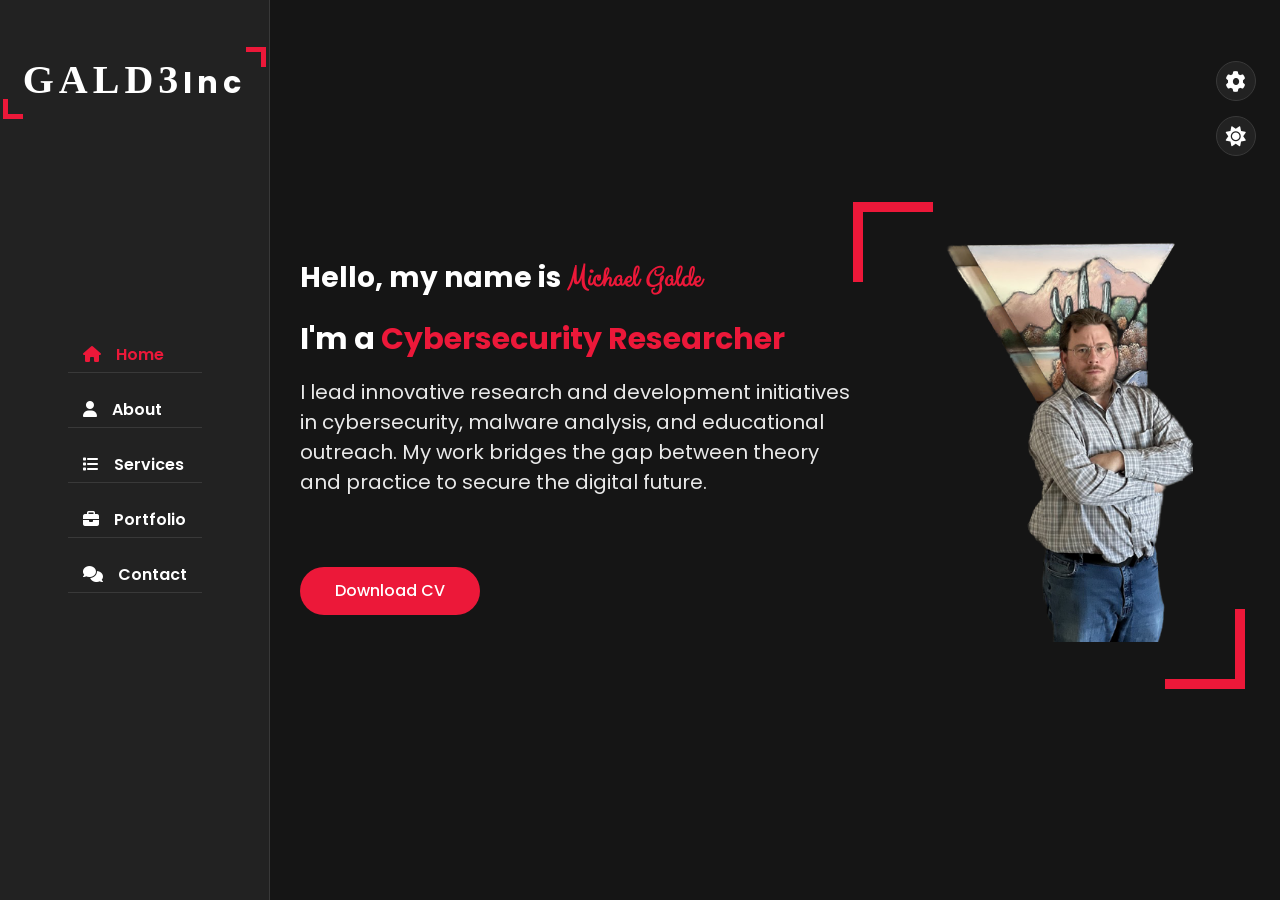
==== index.html @ 98ad1b9e "Update index.html" ====
<!DOCTYPE html>
<html lang="en" >

<head>
  <meta charset="UTF-8">
  
  
  

  <title>Gald3 Innovations</title>
  
  
  <link rel='stylesheet' href='https://fonts.googleapis.com/css2?family=Montserrat:wght@400;500;700&amp;display=swap'>
  
<style>
@import url('https://fonts.googleapis.com/css2?family=Clicker+Script&family=Poppins:ital,wght@0,100;0,200;0,300;0,400;0,500;0,600;0,700;0,800;0,900;1,100;1,200;1,300;1,400;1,500;1,600;1,700;1,800;1,900&display=swap');


:root {
    --bg-black900: #F2F2FC;
    --bg-black100: #FDF9FF;
    --bg-black50: #E8DFEC;
    --text-black900: #302E4D;
    --text-black700: #504E70;

    --skin-color: #EC1839;

}

body.dark {
    --bg-black900: #151515;
    --bg-black100: #222222;
    --bg-black50: #393939;
    --text-black900: #FFFFFF;
    --text-black700: #E9E9E9;
}

*{ margin: 0; padding: 0; outline: none; text-decoration: none; box-sizing: border-box; }
::before, ::after { box-sizing: border-box; }
ul { list-style: none; }
body { line-height: 1.5; font-size: 16px; font-family: 'Poppins', sans-serif; }
.section { 
    background: var(--bg-black900); 
    min-height: 100vh; 
    display: block; 
    opacity: 1; 
    padding: 0 30px; 
    position: fixed; 
    left: 270px; 
    top: 0; 
    right: 0; 
    bottom: 0; 
    z-index: 0; 
    overflow-x: hidden; 
    overflow-y: auto;
    transition: all .3s ease; 
}
    .section.back-section { z-index: 1; }
    .section.active { z-index: 2; opacity: 1; animation: slideSection 1s ease; }
        @keyframes slideSection {
            0% { transform: translateX(100%); }
            100% { transform: translateX(0%); }
        }
.hidden { display: none !important; }
/*.main-content { padding-left: 270px; }*/
.padd-15 { padding-left: 15px; padding-right: 15px; }
.container { max-width: 1100px; width: 100%; margin: auto; }
    .section .container { padding-top: 60px; padding-bottom: 70px; }
.section-title { flex: 0 0 100%; max-width: 100%; margin-bottom: 60px; }
    .section-title h2 { font-size: 40px; color: var(--text-black900); font-weight: 700; position: relative; }
        .section-title h2::before {
            content: '';
            height: 4px;
            width: 50px;
            background-color: var(--skin-color);
            position: absolute;
            top: 100%;
            left: 0;
        }
        .section-title h2::after {
            content: '';
            height: 4px;
            width: 25px;
            background-color: var(--skin-color);
            position: absolute;
            top: 100%;
            left: 0;
            margin-top: 8px;
        }
.row { display: flex; flex-wrap: wrap; margin-left: -15px; margin-right: -15px; position: relative; }
.btn {
    font-size: 16px;
    font-weight: 500;
    padding: 12px 35px;
    color: white;
    border-radius: 40px;
    display: inline-block;
    border: none;
    white-space: nowrap;
    background: var(--skin-color);
    transition: all .3s ease;
}
    .btn:hover { transform: scale(1.05); }
.shadow-dark { box-shadow: 0 0 20px rgba(48, 46, 77, .15); }

/* ASIDE */

.aside { 
    width: 270px; 
    background: var(--bg-black100); 
    position: fixed; 
    left: 0; 
    top: 0; 
    z-index: 10; 
    height: 100%; 
    padding: 30px;
    border-right: 1px solid var(--bg-black50);
    display: flex;
    justify-content: center;
    align-items: center;
    transition: all .3s ease;
}
    .aside .logo { position: absolute; top: 50px; font-size: 30px; text-transform: capitalize; }
        .aside .logo a { color: var(--text-black900); font-weight: 700; padding: 15px 20px; font-size: 30px; letter-spacing: 5px; position: relative; }
            .aside .logo a::before { 
                content: ''; 
                position: absolute; 
                width: 20px; 
                height: 20px; 
                border-bottom: 5px solid var(--skin-color);
                border-left: 5px solid var(--skin-color);
                bottom: 0;
                left: 0; 
            }
            .aside .logo a::after { 
                content: ''; 
                position: absolute; 
                width: 20px; 
                height: 20px; 
                border-top: 5px solid var(--skin-color);
                border-right: 5px solid var(--skin-color);
                top: 0;
                right: 0; 
            }
            .aside .logo a span { font-family: 'Geo', cursive; font-size: 40px; }
    .aside .nav { margin-top: 50px; }
        .aside .nav li { margin-bottom: 20px; display: block; }
            .aside .nav li a { font-size: 16px; font-weight: 600; display: block; color: var(--text-black900); padding: 5px 15px; border-bottom: 1px solid var(--bg-black50); }
                .aside .nav li a.active { color: var(--skin-color); }
                .aside .nav li a i { margin-right: 15px; }
    .aside .nav-toggler {
        height: 40px;
        width: 45px;
        border: 1px solid var(--bg-black50);
        cursor: pointer;
        position: fixed;
        left: 300px;
        top: 20px;
        border-radius: 5px;
        background: var(--bg-black100);
        display: none;
        align-items: center;
        justify-content: center;
        transition: all .3s ease;
    }
        .aside .nav-toggler.open span { background-color: transparent; }
        .aside .nav-toggler span { height: 2px; width: 18px; background: var(--skin-color); display: inline-block; position: relative; }
            .aside .nav-toggler span::before {
                content: '';
                height: 2px;
                width: 18px;
                background: var(--skin-color);
                position: absolute;
                top: -6px;
                left: 0;
            }
                .aside .nav-toggler.open span::before { transform: rotate(45deg); top: 0; }
            .aside .nav-toggler span::after {
                content: '';
                height: 2px;
                width: 18px;
                background: var(--skin-color);
                position: absolute;
                top: 6px;
                left: 0;
            }
                .aside .nav-toggler.open span::after { transform: rotate(-45deg); top: 0; }

/* HOME */

.home { min-height: 100vh; display: flex; color: var(--text-black900); }
    .home .home-info { flex: 0 0 60%; max-width: 60%; }
        h3.hello { font-size: 28px; margin: 15px 0; }
            h3.hello span { font-family: 'Clicker Script', cursive; font-size: 30px; font-weight: 700; color: var(--skin-color); }
        h3.profession { font-size: 30px; margin: 15px 0; }
            .typing { color: var(--skin-color); }
        .home-info p { margin-bottom: 70px; font-size: 20px; color: var(--text-black700); }
    .home .home-img { flex: 0 0 40%; max-width: 40%; text-align: center; position: relative; }
        .home-img::after {
            content: '';
            position: absolute;
            height: 80px;
            width: 80px;
            border-bottom: 10px solid var(--skin-color);
            border-right: 10px solid var(--skin-color);
            right: 20px;
            bottom: -40px;
        }
        .home-img::before {
            content: '';
            position: absolute;
            height: 80px;
            width: 80px;
            border-top: 10px solid var(--skin-color);
            border-left: 10px solid var(--skin-color);
            left: -20px;
            top: -40px;
        }
        .home .home-img img { height: 400px; margin: auto; border-radius: 4px; }

/* ABOUT */

.about .about-content { flex: 0 0 100%; max-width: 100%;  }
    .about .about-content .about-text { flex: 0 0 100%; max-width: 100%; }
        .about .about-content .about-text h3 { font-size: 24px; margin-bottom: 15px; font-weight: 700; color: var(--text-black900); }
            .about .about-content .about-text h3 span { color: var(--skin-color); }
        .about .about-content .about-text p { font-size: 16px; line-height: 25px; color: var(--text-black700); text-align: justify; }
    .about .about-content .personal-info { flex: 0 0 60%; max-width: 60%; margin-top: 40px; }
        .about .about-content .personal-info .info-item { flex: 0 0 50%; max-width: 50%; }
            .about .about-content .personal-info .info-item p { font-weight: 600; padding: 10px 0; font-size: 16px; color: var(--text-black900); border-bottom: 1px solid var(--bg-black50); }
                .about .about-content .personal-info .info-item p span { font-weight: 400; color: var(--text-black700); margin-left: 4px; display: inline-block; }
    .about .about-content .personal-info .buttons { margin-top: 30px; }
        .about .about-content .personal-info .buttons .btn { margin-top: 10px; }
    .about .about-content .skills { flex: 0 0 40%; max-width: 40%; margin-top: 40px; }
        .about .about-content .skills .skill-item { flex: 0 0 100%; max-width: 100%; margin-bottom: 25px; }
            .about .about-content .skills .skill-item h5 { line-height: 40px; font-weight: 600; font-size: 16px; color: var(--text-black900); text-transform: capitalize; }
            .about .about-content .skills .skill-item .skill-percent { position: absolute; right: 0; color: var(--text-black900); top: -40px; font-weight: 400; line-height: 40px; }
            .about .about-content .skills .skill-item .progress { background-color: var(--bg-black50); height: 7px; border-radius: 4px; width: 100%; position: relative; }
                .about .about-content .skills .skill-item .progress .progress-in { position: absolute; left: 0; top: 0; height: 100%; border-radius: 4px; background-color: var(--skin-color); }
    .about .about-content .education, .about .about-content .experience { flex: 0 0 50%; max-width: 50%; margin-top: 30px; }
        .about .about-content h3.title { font-size: 24px; margin-bottom: 30px; font-weight: 700; color: var(--text-black900); }
        .about .about-content .timeline-box { flex: 0 0 100%; max-width: 100%; }
            .about .about-content .timeline { background-color: var(--bg-black100); padding: 30px 15px; border: 1px solid var(--bg-black50); border-radius: 10px; width: 100%; position: relative; }
                .about .about-content .timeline .timeline-item { position: relative; padding-left: 37px; padding-bottom: 50px; }
                    .about .about-content .timeline .timeline-item:last-child { padding-bottom: 0; }
                    .about .about-content .timeline .timeline-item::before { content: ''; width: 1px; position: absolute; height: 100%; left: 7px; top: 0; background-color: var(--skin-color); }
                .about .about-content .timeline .circle-dot { position: absolute; left: 0; top: 0; height: 15px; width: 15px; border-radius: 50%; background-color: var(--skin-color); }
                .about .about-content .timeline .timeline-date { font-weight: 400; font-size: 14px; margin-bottom: 12px; color: var(--text-black700); }
                    .about .about-content .timeline .timeline-date .fa { margin-right: 5px; }
                .about .about-content .timeline .timeline-title { font-weight: 700; font-size: 18px; margin-bottom: 15px; text-transform: capitalize; color: var(--text-black900); }
                .about .about-content .timeline .timeline-text { line-height: 25px; font-size: 16px; text-align: justify; color: var(--text-black700); }

/* SERVICE */

.service .container { padding-bottom: 40px; }
.service .service-item { margin-bottom: 30px; flex: 0 0 33.33%; max-width: 33.33%; }
    .service .service-item .service-item-inner { background-color: var(--bg-black100); border: var(--bg-black50); border-radius: 10px; padding: 30px 15px; text-align: center; transition: all .3s ease; }
        .service .service-item .service-item-inner:hover { box-shadow: 0 0 20px rgba(48, 46, 77, .15); }
        .service .service-item .service-item-inner .icon { height: 60px; width: 60px; border-radius: 50%; display: block; margin: 0 auto 30px; text-align: center; transition: all .3s ease; }
            .service .service-item .service-item-inner .icon .fa { font-size: 40px; line-height: 60px; color: var(--skin-color); transition: all .3s ease; }
            .service .service-item .service-item-inner:hover .icon { background: var(--skin-color); }
                .service .service-item .service-item-inner:hover .icon .fa { font-size: 25px; color: #FFF; }
        .service .service-item .service-item-inner h4 { font-size: 18px; margin-bottom: 15px; color: var(--text-black900); font-weight: 700; text-transform: capitalize; }
        .service .service-item .service-item-inner p { font-size: 16px; color: var(--text-black700); line-height: 25px; }

/* PORTFOLIO */

.portfolio .container { padding-bottom: 40px; }
.portfolio .portfolio-heading { flex: 0 0 100%; max-width: 100%; margin-bottom: 40px; }
    .portfolio .portfolio-heading h2 { color: var(--text-black900); font-weight: 500; }
.portfolio .portfolio-item { flex: 0 0 33.33%; max-width: 33.33%; margin-bottom: 30px; }
.portfolio .portfolio-item-inner { border: 6px solid var(--bg-black100); border-radius: 10px; overflow: hidden; cursor: pointer; }
    .portfolio .portfolio-item-inner .portfolio-img img { width: 100%; display: block; }

/* CONTACT */

.contact-title { color: var(--skin-color); text-align: center; font-size: 25px; margin-bottom: 20px; }
.contact-subtitle { color: var(--text-black900); text-align: center; font-size: 15px; margin-bottom: 60px; }
.contact .contact-info-item { flex: 0 0 25%; max-width: 25%; text-align: center; margin-bottom: 60px; }
    .contact .contact-info-item .icon { display: inline-block; }
        .contact .contact-info-item .icon .fa { font-size: 25px; color: var(--skin-color); }
    .contact .contact-info-item h4 { font-size: 18px; font-weight: 700; color: var(--text-black900); text-transform: capitalize; margin: 15px 0 5px; }
    .contact .contact-info-item p { font-size: 16px; line-height: 25px; color: var(--text-black700); font-weight: 400; }
.contact .contact-form { flex: 0 0 100%; max-width: 100%; }
    .contact .contact-form .col-6 { flex: 0 0 50%; max-width: 50%; }
    .contact .contact-form .col-12 { flex: 0 0 100%; max-width: 100%; }
    .contact .contact-form .form-item { margin-bottom: 30px; }
        .contact .contact-form .form-item .form-control { 
            width: 100%;
            height: 50px;
            border-radius: 25px;
            background: var(--bg-black100);
            border: 1px solid var(--bg-black50);
            padding: 10px 25px;
            font-size: 16px;
            color: var(--text-black700);
            transition: all .3s ease;
            font-family: 'Poppins', sans-serif;
        }
            .contact .contact-form .form-item .form-control:focus { box-shadow: 0 0 20px rgba(48, 46, 77, .15); }
            .contact .contact-form .form-item textarea.form-control { height: 140px; font-family: 'Poppins', sans-serif; }
    .contact .contact-form .btn { height: 50px; padding: 0 50px; cursor: pointer; font-family: 'Poppins', sans-serif; }

@media (max-width: 1199px) {

    .aside { left: -270px; }
        .aside.open { left: 0; }
        .aside .nav-toggler { display: flex; left: 30px; }
            .aside .nav-toggler.open { left: 300px; }
    .section { left: 0; }
        .section.open { left: 270px; }
        .section .container { padding-top: 70px; }

    .home-img::before, .home-img::after { display: none; }

    .about .about-content .personal-info .info-item p span { display: block; margin-left: 0; }
}

@media (max-width: 991px) {

    .home .home-info { flex: 0 0 100%; max-width: 100%; }
    .home .home-img { display: none; }

    .about .about-content .skills, .about .about-content .personal-info, .about .about-content .experience, .about .about-content .education { flex: 0 0 100%; max-width: 100%; }

    .contact .contact-info-item, .portfolio .portfolio-item, .service .service-item { flex: 0 0 50%; max-width: 50%; }
}

@media (max-width: 767px) {

    .portfolio .portfolio-item, .service .service-item, .contact .contact-form .col-6 { flex: 0 0 100%; max-width: 100%; }
}

@media (max-width: 460px) {

    .contact .contact-info-item { flex: 0 0 100%; max-width: 100%; }
}

/* Style Switcher */

.style-switcher {
    position: fixed;
    right: 0;
    top: 60px;
    padding: 15px;
    width: 200px;
    border: 1px solid var(--bg-black50);
    background: var(--bg-black100);
    z-index: 101;
    border-radius: 5px;
    transition: all .3s ease;
    transform: translateX(100%);
}
    .style-switcher.open { transform: translateX(-25px); }
    .style-switcher .s-icon {
        position: absolute;
        height: 40px;
        width: 40px;
        text-align: center;
        font-size: 20px;
        background: var(--bg-black100);
        color: var(--text-black900);
        right: 100%;
        border: 1px solid var(--bg-black50);
        margin-right: 25px;
        cursor: pointer;
        transition: all .3s ease;
        border-radius: 50%;
    }
        .style-switcher .s-icon i { line-height: 40px; }
    .style-switcher .style-switcher-toggler { top: 0; }
    .style-switcher .day-night { top: 55px; }
    .style-switcher h4 { margin: 0 0 10px; color: var(--text-black700); font-size: 16px; font-weight: 600; text-transform: capitalize; }
    .style-switcher .colors { display: flex; flex-wrap: wrap; justify-content: space-between; }
        .style-switcher .colors span { display: inline-block; height: 30px; width: 30px; border-radius: 50%; }
    .style-switcher .color-1 { background: #EC1839; }
    .style-switcher .color-2 { background: #FA5B0F; }
    .style-switcher .color-3 { background: #37B182; }
    .style-switcher .color-4 { background: #1854B4; }
    .style-switcher .color-5 { background: #F021B2; }

/* Create more 5 css files to enable Toggle style Switcher */

/*

File Name
color-1.css 
:root {
    --skin-color: #EC1839;
}

File Name
color-2.css
:root {
    --skin-color: #F45B0F;
}

File Name
color-3.css
:root {
    --skin-color: #37B182;
}

File Name 
color-4.css
:root {
    --skin-color: #1854B4;
}

File Name
color-5.css
:root {
    --skin-color: #F021B2;
}

*/
</style>

  
  
  
</head>

<body>
  <!DOCTYPE html>
<html lang="en">
<head>
    <meta charset="UTF-8">
    <meta name="viewport" content="width=device-width, initial-scale=1.0">
    <title>Gald3 Innovations</title>
    <link rel="stylesheet" href="style.css">
    <link rel="stylesheet" href="https://cdnjs.cloudflare.com/ajax/libs/font-awesome/6.7.2/css/all.min.css">

    <link rel="stylesheet" href="color-1.css" class="alternate-style" title="color-1" disabled>
    <link rel="stylesheet" href="color-2.css" class="alternate-style" title="color-2" disabled>
    <link rel="stylesheet" href="color-3.css" class="alternate-style" title="color-3" disabled>
    <link rel="stylesheet" href="color-4.css" class="alternate-style" title="color-4" >
    <link rel="stylesheet" href="color-5.css" class="alternate-style" title="color-5" disabled>
</head>
<body class="dark">
    <div class="main-container">
        <div class="aside">
            <div class="logo">
                <a href="https://gald3.com"><span>GALD3</span>Inc</a> 
            </div>

            <div class="nav-toggler">
                <span></span>
            </div>

            <ul class="nav">
                <li><a href="#home" class="active"><i class="fa fa-home"></i>Home</a></li>
                <li><a href="#about" ><i class="fa fa-user"></i>About</a></li>
                <li><a href="#services" ><i class="fa fa-list"></i>Services</a></li>
                <li><a href="#portfolio" ><i class="fa fa-briefcase"></i>Portfolio</a></li>
                <li><a href="#contact" ><i class="fa fa-comments"></i>Contact</a></li>
            </ul>
        </div>

        <div class="main-content">
            <section class="home section active" id="home">
                <div class="container">
                    <div class="row">
                        <div class="home-info padd-15">
                            <h3 class="hello">Hello, my name is <span class="name">Michael Galde</span></h3>
                            <h3 class="profession">I'm a <span class="typing">Cybersecurity Researcher</span></h3>
                            <p>I lead innovative research and development initiatives in cybersecurity, malware analysis, and educational outreach. My work bridges the gap between theory and practice to secure the digital future.</p>
                            <a href="#" class="btn ">Download CV</a>
                        </div>

                        <div class="home-img padd-15">
                            <img src="image_home.png" alt="Professor Michael galde">
                        </div>
                    </div>
                </div>
            </section>

            <section class="about section " id="about">
                <div class="container">
                    <div class="row">
                        <div class="section-title padd-15">
                            <h2>About me</h2>
                        </div>
                    </div>

                    <div class="row">
                        <div class="about-content padd-15">
                            <div class="row">
                                <div class="about-text padd-15">
                                    <h3>My name is Michael Galde and I am a <span>Cybersecurity Expert</span></h3>
                                    <p>At Gald3 Innovations it is our responsibility to make sure that you a taken care of in every aspect. From defense to offensive operation Gald3 Innovations will ensure that you have everything you need. </p>
                                </div>
                            </div>

                            <div class="row">
                                <div class="personal-info padd-15">
                                    <div class="row">
                                        <div class="info-item padd-15">
                                            <p>Birthday: <span>02 Nov 2000</span></p>
                                        </div>

                                        <div class="info-item padd-15">
                                            <p>Age: <span>24</span></p>
                                        </div>

                                        <div class="info-item padd-15">
                                            <p>Website: <span>www.gald3.com</span></p>
                                        </div>

                                        <div class="info-item padd-15">
                                            <p>Email: <span>michael@gald3.com</span></p>
                                        </div>

                                        <div class="info-item padd-15">
                                            <p>Degree: <span>CS</span></p>
                                        </div>

                                        <div class="info-item padd-15">
                                            <p>Phone: <span>+17 678 1999</span></p>
                                        </div>

                                        <div class="info-item padd-15">
                                            <p>City: <span>São Paulo</span></p>
                                        </div>

                                        <div class="info-item padd-15">
                                            <p>Freelance: <span>Available</span></p>
                                        </div>
                                    </div>

                                    <div class="row">
                                        <div class="buttons padd-15">
                                            <a href="#contact" class="btn hire-me" data-section-index="1">Hire me!</a>
                                        </div>
                                    </div>
                                </div>
                                <div class="skills padd-15">
                                    <div class="row">
                                        <div class="skill-item padd-15">
                                            <h5>CSS</h5>
                                            <div class="progress">
                                                <div class="progress-in" style="width: 76%;"></div>
                                                <div class="skill-percent">76%</div>
                                            </div>
                                        </div>

                                        <div class="skill-item padd-15">
                                            <h5>JS</h5>
                                            <div class="progress">
                                                <div class="progress-in" style="width: 86%;"></div>
                                                <div class="skill-percent">86%</div>
                                            </div>
                                        </div>

                                        <div class="skill-item padd-15">
                                            <h5>PHP</h5>
                                            <div class="progress">
                                                <div class="progress-in" style="width: 66%;"></div>
                                                <div class="skill-percent">66%</div>
                                            </div>
                                        </div>

                                        <div class="skill-item padd-15">
                                            <h5>HTML</h5>
                                            <div class="progress">
                                                <div class="progress-in" style="width: 96%;"></div>
                                                <div class="skill-percent">96%</div>
                                            </div>
                                        </div>

                                        <div class="skill-item padd-15">
                                            <h5>Bootstrap</h5>
                                            <div class="progress">
                                                <div class="progress-in" style="width: 76%;"></div>
                                                <div class="skill-percent">76%</div>
                                            </div>
                                        </div>
                                    </div>
                                </div>
                            </div>

                            <div class="row">
                                <div class="education padd-15">
                                    <h3 class="title">Education</h3>
                                    <div class="row">
                                        <div class="timeline-box padd-15">
                                            <div class="timeline shadow-dark">
                                                <div class="timeline-item">
                                                    <div class="circle-dot"></div>
                                                    <h3 class="timeline-date">
                                                        <i class="fa fa-calendar"></i> 2013 - 2015
                                                    </h3>
                                                    <h4 class="timeline-title">Master in Computer Science</h4>
                                                    <p class="timeline-text">I learnt a wide range of topics that are essential to understanding both the theory and practical aspects of computing. This involves programming fundamentals, computer architecture, operating systems, databases, software engineering, problem solving, collaboration and communication soft skills.</p>
                                                </div>

                                                <div class="timeline-item">
                                                    <div class="circle-dot"></div>
                                                    <h3 class="timeline-date">
                                                        <i class="fa fa-calendar"></i> 2011 - 2014
                                                    </h3>
                                                    <h4 class="timeline-title">Master Degree</h4>
                                                    <p class="timeline-text">I chose my master degree in technology. There I deepened my knowledge, enhanced my skills in the area and learnt how to increase my career prospects in a competitive job market.</p>
                                                </div>

                                                <div class="timeline-item">
                                                    <div class="circle-dot"></div>
                                                    <h3 class="timeline-date">
                                                        <i class="fa fa-calendar"></i> 2007 - 2010
                                                    </h3>
                                                    <h4 class="timeline-title">Bachelor Degree</h4>
                                                    <p class="timeline-text">There I learnt foundational courses and computer sciences fundamentals. In the institution, I chose my specialization in web-development that involves front-end and back-end technologies, user interface designs and content management systems.</p>
                                                </div>
                                            </div>
                                        </div>
                                    </div>
                                </div>

                                <div class="experience padd-15">
                                    <h3 class="title">Experience</h3>
                                    <div class="row">
                                        <div class="timeline-box padd-15">
                                            <div class="timeline shadow-dark">
                                                <div class="timeline-item">
                                                    <div class="circle-dot"></div>
                                                    <h3 class="timeline-date">
                                                        <i class="fa fa-calendar"></i> 2020 - Today
                                                    </h3>
                                                    <h4 class="timeline-title">Senior Front-end Designer</h4>
                                                    <p class="timeline-text">I can design complex software systems. My decisions impact scalability, maintainability, and overall system architecture. Also, I mentor less experienced team members, helping them grow and learn.</p>
                                                </div>

                                                <div class="timeline-item">
                                                    <div class="circle-dot"></div>
                                                    <h3 class="timeline-date">
                                                        <i class="fa fa-calendar"></i> 2017 - 2019
                                                    </h3>
                                                    <h4 class="timeline-title">Junior Front-end Designer</h4>
                                                    <p class="timeline-text">I learnt to code in an existing codebase, dive into the project and understanding its structure. Also I worked closely with senior software engineers that guided me, answered my questions and helped me grow.</p>
                                                </div>

                                                <div class="timeline-item">
                                                    <div class="circle-dot"></div>
                                                    <h3 class="timeline-date">
                                                        <i class="fa fa-calendar"></i> 2014 - 2016
                                                    </h3>
                                                    <h4 class="timeline-title">Graphic Designer</h4>
                                                    <p class="timeline-text">I can create logos, color schemes and typography for a brand's identity. Also I develop graphics for websites, social media and digital ads with applications that enhance user experience.</p>
                                                </div>
                                            </div>
                                        </div>
                                    </div>
                                </div>
                            </div>
                        </div>
                    </div>
                </div>
            </section>

            <section class="service section " id="services">
                <div class="container">
                    <div class="row">
                        <div class="section-title padd-15">
                            <h2>Services</h2>
                        </div>
                    </div>

                    <div class="row">
                        <div class="service-item padd-15">
                            <div class="service-item-inner">
                                <div class="icon">
                                    <i class="fa fa-mobile-alt"></i>
                                </div>
                                <h4>Web Design</h4>
                                <p>I offer custom website designs, responsive design to ensure compatibility across devices, and UI/UX design to enhance user experience</p>
                            </div>
                        </div>

                        <div class="service-item padd-15">
                            <div class="service-item-inner">
                                <div class="icon">
                                    <i class="fa fa-laptop-code"></i>
                                </div>
                                <h4>Graphic Design</h4>
                                <p>I design logos, icons, illustrations, and other visual assets that enhance the website's branding and aesthetic appeal</p>
                            </div>
                        </div>

                        <div class="service-item padd-15">
                            <div class="service-item-inner">
                                <div class="icon">
                                    <i class="fa fa-palette"></i>
                                </div>
                                <h4>Digital Marketing</h4>
                                <p>I build websites that enhances visual aesthetics, user experience, SEO, responsive design and mainly conversion optimization</p>
                            </div>
                        </div>

                        <div class="service-item padd-15">
                            <div class="service-item-inner">
                                <div class="icon">
                                    <i class="fa fa-code"></i>
                                </div>
                                <h4>UI/UX Solutions</h4>
                                <p>I offer custom research and design to increase your customer satisfaction and obtain higher conversion rates</p>
                            </div>
                        </div>

                        <div class="service-item padd-15">
                            <div class="service-item-inner">
                                <div class="icon">
                                    <i class="fa fa-search"></i>
                                </div>
                                <h4>Brand Consultancy</h4>
                                <p>I build brands through cultural insights & strategic vision. Custom crafted business solution</p>
                            </div>
                        </div>

                        <div class="service-item padd-15">
                            <div class="service-item-inner">
                                <div class="icon">
                                    <i class="fa fa-bullhorn"></i>
                                </div>
                                <h4>Photography</h4>
                                <p>I make high-quality photos of any category at a professional level.</p>
                            </div>
                        </div>
                    </div>
                </div>
            </section>

            <section class="portfolio section " id="portfolio">
                <div class="container">
                    <div class="row">
                        <div class="section-title padd-15">
                            <h2>Portfolio</h2>
                        </div>
                    </div>

                    <div class="row">
                        <div class="portfolio-heading padd-15">
                            <h2>My Last Projects: </h2>
                        </div>
                    </div>

                    <div class="row">
                        <div class="portfolio-item padd-15">
                            <div class="portfolio-item-inner shadow-dark">
                                <div class="portfolio-img">
                                    <img src="https://i.postimg.cc/NGkQB1Y0/portfolio-1.jpg" alt="portfolio image">
                                </div>
                            </div>
                        </div>

                        <div class="portfolio-item padd-15">
                            <div class="portfolio-item-inner shadow-dark">
                                <div class="portfolio-img">
                                    <img src="https://i.postimg.cc/ydg49Z3w/portfolio-2.jpg" alt="portfolio image">
                                </div>
                            </div>
                        </div>

                        <div class="portfolio-item padd-15">
                            <div class="portfolio-item-inner shadow-dark">
                                <div class="portfolio-img">
                                    <img src="https://i.postimg.cc/RVPdrbDL/portfolio-3.jpg" alt="portfolio image">
                                </div>
                            </div>
                        </div>

                        <div class="portfolio-item padd-15">
                            <div class="portfolio-item-inner shadow-dark">
                                <div class="portfolio-img">
                                    <img src="https://i.postimg.cc/25dBY15N/portfolio-4.jpg" alt="portfolio image">
                                </div>
                            </div>
                        </div>

                        <div class="portfolio-item padd-15">
                            <div class="portfolio-item-inner shadow-dark">
                                <div class="portfolio-img">
                                    <img src="https://i.postimg.cc/RZBHD1ML/portfolio-5.jpg" alt="portfolio image">
                                </div>
                            </div>
                        </div>

                        <div class="portfolio-item padd-15">
                            <div class="portfolio-item-inner shadow-dark">
                                <div class="portfolio-img">
                                    <img src="https://i.postimg.cc/3wP7t1hK/portfolio-6.jpg" alt="portfolio image">
                                </div>
                            </div>
                        </div>
                    </div>
                </div>
            </section>

            <section class="contact section" id="contact">
                <div class="container">
                    <div class="row">
                        <div class="section-title padd-15">
                            <h2>Contact</h2>
                        </div>
                    </div>

                    <h3 class="contact-title padd-15">Any Question? Contact us!</h3>
                    <h4 class="contact-subtitle padd-15">I'm at your service</h4>

                    <div class="row">
                        <div class="contact-info-item padd-15">
                            <div class="icon"><i class="fa fa-phone"></i></div>
                            <h4>Call us on</h4>
                            <p>+92 333 054 5218</p>
                        </div>


                        <div class="contact-info-item padd-15">
                            <div class="icon"><i class="fa fa-map-marker-alt"></i></div>
                            <h4>Office</h4>
                            <p>São Paulo</p>
                        </div>

                        <div class="contact-info-item padd-15">
                            <div class="icon"><i class="fa fa-envelope"></i></div>
                            <h4>Email</h4>
                            <p>info@gmail.com</p>
                        </div>

                        <div class="contact-info-item padd-15">
                            <div class="icon"><i class="fa fa-globe"></i></div>
                            <h4>Website</h4>
                            <p>www.domain.com</p>
                        </div>
                    </div>
                    <h3 class="contact-title padd-15">Send me an email</h3>
                    <h4 class="contact-subtitle padd-15">I'll contact you as soon as possible!</h4>

                    <div class="row">
                        <div class="contact-form padd-15">
                            <div class="row">
                                <div class="form-item col-6 padd-15">
                                    <div class="form-group">
                                        <input type="text" class="form-control" placeholder="Name">
                                    </div>
                                </div>

                                <div class="form-item col-6 padd-15">
                                    <div class="form-group">
                                        <input type="email" class="form-control" placeholder="Email">
                                    </div>
                                </div>
                            </div>

                            <div class="row">
                                <div class="form-item col-12 padd-15">
                                    <div class="form-group">
                                        <input type="text" class="form-control" placeholder="Subject">
                                    </div>
                                </div>
                            </div>

                            <div class="row">
                                <div class="form-item col-12 padd-15">
                                    <div class="form-group">
                                        <textarea name="message" id="message" class="form-control" placeholder="Message"></textarea>
                                    </div>
                                </div>
                            </div>

                            <div class="row">
                                <div class="form-item col-12 padd-15">
                                    <div class="form-group">
                                        <button type="submit" class="btn">Send Message</button>
                                    </div>
                                </div>
                            </div>
                        </div>
                    </div>
                </div>
            </section>
        </div>
    </div>

    <div class="style-switcher">
        <div class="style-switcher-toggler s-icon">
            <i class="fas fa-cog fa-spin"></i>
        </div>

        <div class="day-night s-icon">
            <i class="fas "></i>
        </div>

        <h4>Theme Colors</h4>

        <div class="colors">
            <span class="color-1" onclick="setActiveStyle('color-1')"></span>
            <span class="color-2" onclick="setActiveStyle('color-2')"></span>
            <span class="color-3" onclick="setActiveStyle('color-3')"></span>
            <span class="color-4" onclick="setActiveStyle('color-4')"></span>
            <span class="color-5" onclick="setActiveStyle('color-5')"></span>
        </div>
    </div>

    <script src="https://cdnjs.cloudflare.com/ajax/libs/typed.js/2.0.10/typed.min.js"></script>
    <script src="app.js"></script>
</body>
</html>
  
      <script id="rendered-js" >
/* Toggle Style Switcher */

const styleSwitcherToggle = document.querySelector('.style-switcher-toggler');
styleSwitcherToggle.addEventListener('click', () => { document.querySelector('.style-switcher').classList.toggle('open'); })

window.addEventListener('scroll', () => { if(document.querySelector('.style-switcher').classList.contains('open')) { document.querySelector('.style-switcher').classList.remove('open'); } })

const alternateStyles = document.querySelectorAll('.alternate-style');
function setActiveStyle(color) {
    alternateStyles.forEach((style) => {
        if(color === style.getAttribute('title')) { style.removeAttribute('disabled'); } else { style.setAttribute('disabled', 'true'); }
    })
}

/* Dark/Light Mode */

const dayNight = document.querySelector('.day-night');
dayNight.addEventListener('click', () => {
    dayNight.querySelector('i').classList.toggle('fa-sun');
    dayNight.querySelector('i').classList.toggle('fa-moon');
    document.body.classList.toggle('dark');
})

window.addEventListener('load', () => {
    if(document.body.classList.contains('dark')) { dayNight.querySelector('i').classList.add('fa-sun'); } else { dayNight.querySelector('i').classList.add('fa-moon'); }
})

/* Typing Animation */

var typed = new Typed('.typing', { strings: ["", "Cybersecurity Researcher", "Malware Analyst", "Network Analyst", "Educator", "Consultant", "Programmer", "Computer Science Researcher", "ICS Security Researcher"], typeSpeed: 100, Backspeed: 60, loop: true })

/* Changing Aside Active Link */

const nav = document.querySelector('.nav');
const navList = nav.querySelectorAll('li');
const totalNavList = navList.length;
const allSection = document.querySelectorAll('.section');
const totalSection = allSection.length;

for(let i = 0; i < totalNavList; i++) {
    const a = navList[i].querySelector('a');
    a.addEventListener('click', function(){
            removeBackSection();
            for(let j = 0; j < totalNavList; j++) { 
                if(navList[j].querySelector('a').classList.contains('active')) { addBackSection(j);/*allSection[j].classList.add('back-section');*/ }
                navList[j].querySelector('a').classList.remove('active'); }
        this.classList.add('active');
        showSection(this);

        if(window.innerWidth < 1200) { asideSectionTogglerBtn(); }
    })
}

function addBackSection(num) { allSection[num].classList.add('back-section'); }

function removeBackSection(){
    for( let i = 0; i < totalSection; i++){ allSection[i].classList.remove('back-section'); }
}

function showSection(element){
    for( let i = 0; i < totalSection; i++){ allSection[i].classList.remove('active'); }

    const target = element.getAttribute("href").split("#")[1];
    document.querySelector('#' + target).classList.add('active');
}

function updateNav(element){
    for(let i = 0; i < totalNavList; i++){
        navList[i].querySelector('a').classList.remove('active');
        const target = element.getAttribute('href').split('#')[1];
        if(target === navList[i].querySelector('a').getAttribute('href').split('#')[1]) { navList[i].querySelector('a').classList.add('active'); }
        
    }
}

document.querySelector('.hire-me').addEventListener('click', function(){
    const sectionIndex = this.getAttribute('data-section-index');
    /*console.log(sectionIndex);*/
    showSection(this);
    updateNav(this);
    removeBackSection();
    addBackSection(sectionIndex);
})

/* Activating Mobile Menu */

const navTogglerBtn = document.querySelector('.nav-toggler');
const aside = document.querySelector('.aside');

navTogglerBtn.addEventListener('click', () => { asideSectionTogglerBtn(); })

function asideSectionTogglerBtn(){
    aside.classList.toggle('open');
    navTogglerBtn.classList.toggle('open');
    for(let i = 0; i < totalSection; i++) { allSection[i].classList.toggle('open'); }
}
    </script>

  
</body>

</html>
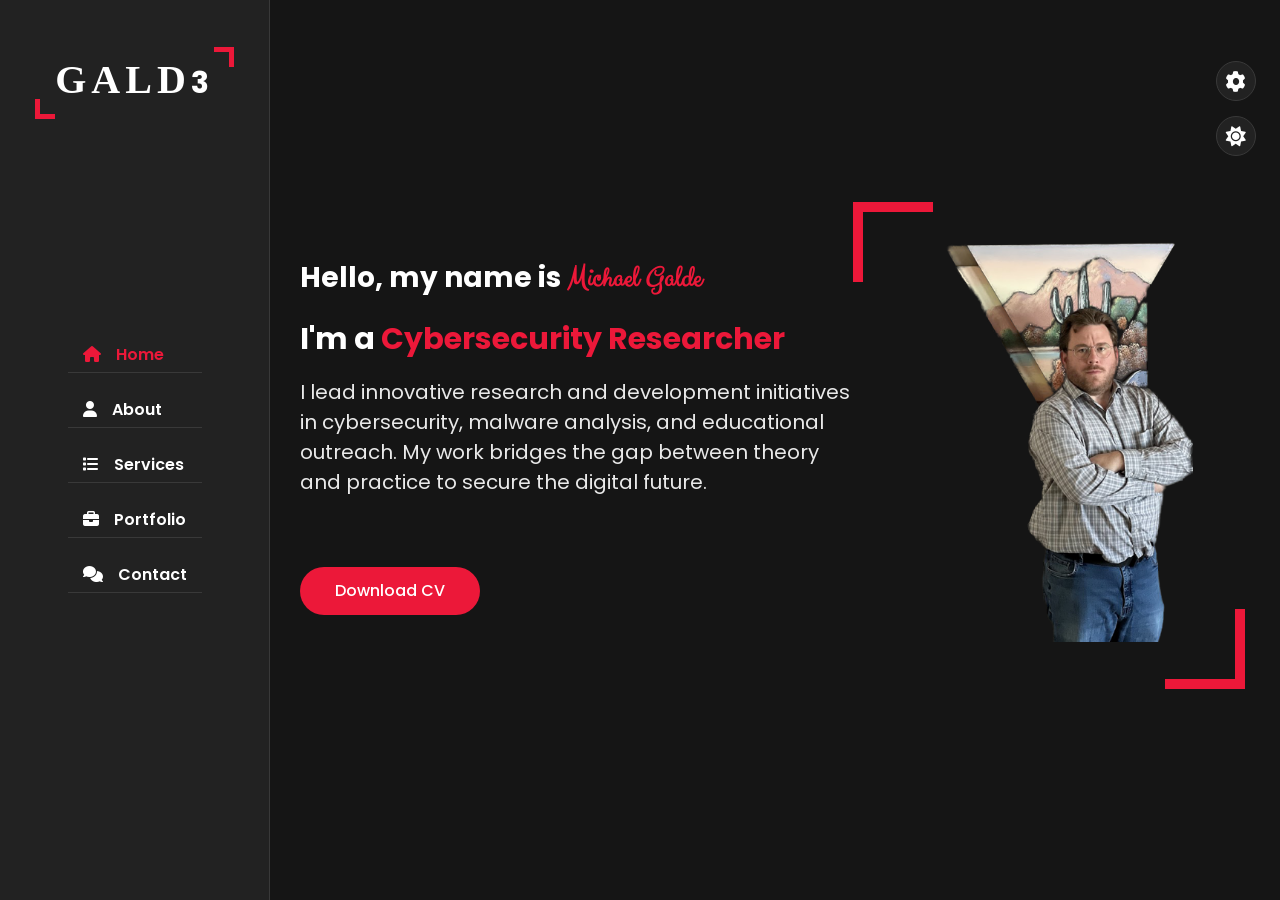
==== commit a0a96c20: "Update index.html" ====
--- a/index.html
+++ b/index.html
@@ -441,7 +441,7 @@
     <div class="main-container">
         <div class="aside">
             <div class="logo">
-                <a href="https://gald3.com"><span>GALD3</span>Inc</a> 
+                <a href="https://gald3.com"><span>GALD</span>3</a> 
             </div>
 
             <div class="nav-toggler">
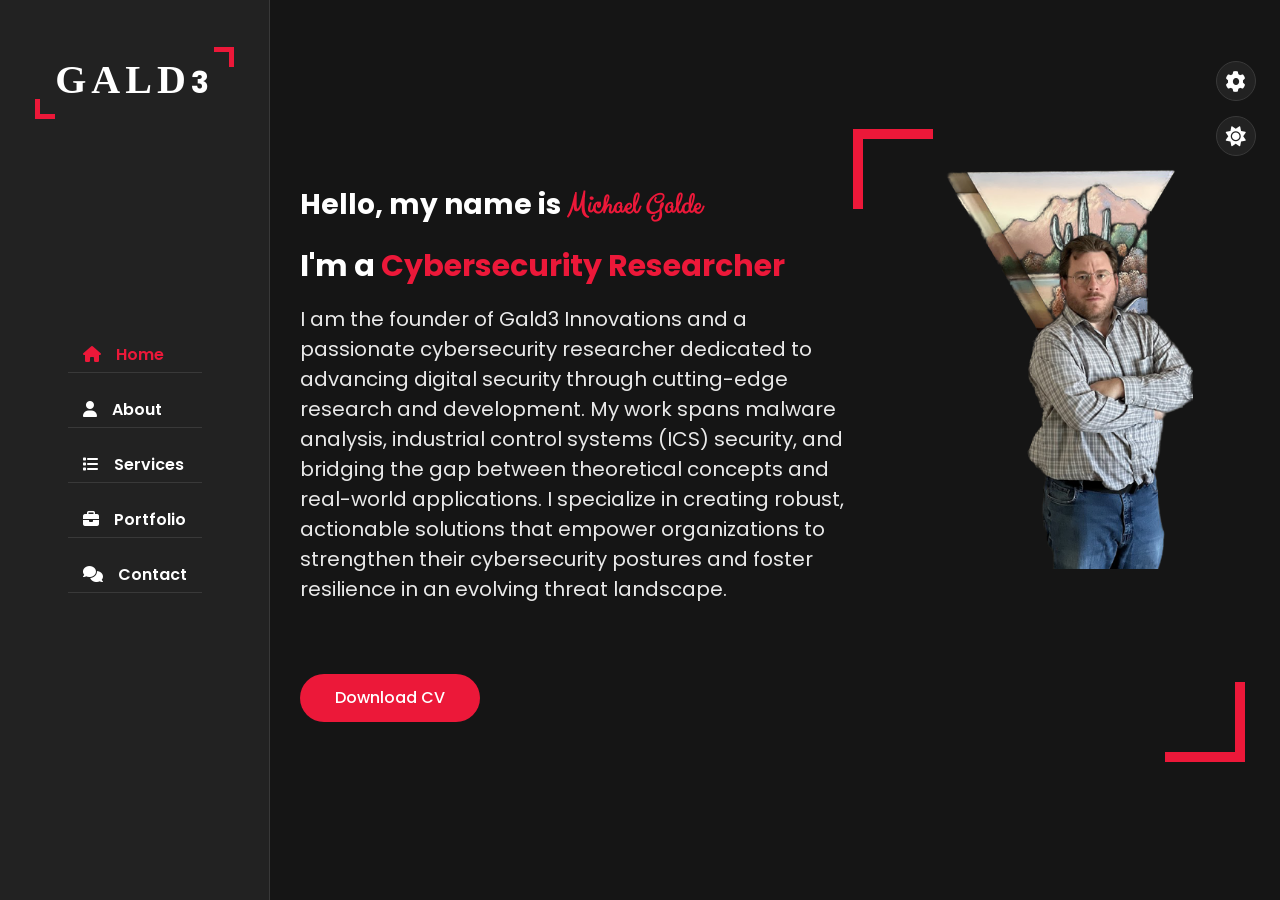
==== commit 917ea576: "Update index.html" ====
--- a/index.html
+++ b/index.html
@@ -464,7 +464,7 @@
                         <div class="home-info padd-15">
                             <h3 class="hello">Hello, my name is <span class="name">Michael Galde</span></h3>
                             <h3 class="profession">I'm a <span class="typing">Cybersecurity Researcher</span></h3>
-                            <p>I lead innovative research and development initiatives in cybersecurity, malware analysis, and educational outreach. My work bridges the gap between theory and practice to secure the digital future.</p>
+                            <p>I am the founder of Gald3 Innovations and a passionate cybersecurity researcher dedicated to advancing digital security through cutting-edge research and development. My work spans malware analysis, industrial control systems (ICS) security, and bridging the gap between theoretical concepts and real-world applications. I specialize in creating robust, actionable solutions that empower organizations to strengthen their cybersecurity postures and foster resilience in an evolving threat landscape.</p>
                             <a href="#" class="btn ">Download CV</a>
                         </div>
 
@@ -487,8 +487,8 @@
                         <div class="about-content padd-15">
                             <div class="row">
                                 <div class="about-text padd-15">
-                                    <h3>My name is Michael Galde and I am a <span>Cybersecurity Expert</span></h3>
-                                    <p>At Gald3 Innovations it is our responsibility to make sure that you a taken care of in every aspect. From defense to offensive operation Gald3 Innovations will ensure that you have everything you need. </p>
+                                    <h3>Welcome to Gald3 Innovations, your connection to a <span>Cybersecurity Expert</span></h3>
+                                    <p>I am a cybersecurity researcher with extensive experience in malware analysis, network operations, and industrial control systems security. My journey began with teaching cybersecurity at the University of Arizona and later expanded into leading research initiatives that address complex challenges in the digital realm.</p>
                                 </div>
                             </div>
 
@@ -496,35 +496,35 @@
                                 <div class="personal-info padd-15">
                                     <div class="row">
                                         <div class="info-item padd-15">
-                                            <p>Birthday: <span>02 Nov 2000</span></p>
+                                            <p>Malware Analysis <span>Comprehensive static and dynamic analysis to uncover malicious activity and develop countermeasures</span></p>
                                         </div>
 
                                         <div class="info-item padd-15">
-                                            <p>Age: <span>24</span></p>
+                                            <p>Industrial Control Systems (ICS) Security <span>Building robust security frameworks for critical infrastructure using tools like the ELK stack and Wazuh</span></p>
                                         </div>
 
                                         <div class="info-item padd-15">
-                                            <p>Website: <span>www.gald3.com</span></p>
+                                            <p>Cybersecurity Training <span>Customized workshops and courses to equip your team with the skills needed to stay ahead of emerging threats</span></p>
                                         </div>
 
                                         <div class="info-item padd-15">
-                                            <p>Email: <span>michael@gald3.com</span></p>
+                                            <p>Research & Development <span>Cutting-edge research in cybersecurity, malware analysis, and network protocol parsing for BACnet, LonTalk, and ICS protocols</span></p>
                                         </div>
 
                                         <div class="info-item padd-15">
-                                            <p>Degree: <span>CS</span></p>
+                                            <p>Research Focus: <span>Cyber Security</span></p>
                                         </div>
 
                                         <div class="info-item padd-15">
-                                            <p>Phone: <span>+17 678 1999</span></p>
+                                            <p>Phone: <span>(202) 999-7997</span></p>
                                         </div>
 
                                         <div class="info-item padd-15">
-                                            <p>City: <span>São Paulo</span></p>
+                                            <p>Location: <span>Tucson Arizona</span></p>
                                         </div>
 
                                         <div class="info-item padd-15">
-                                            <p>Freelance: <span>Available</span></p>
+                                            <p>Consulting: <span>Available</span></p>
                                         </div>
                                     </div>
 
@@ -537,18 +537,18 @@
                                 <div class="skills padd-15">
                                     <div class="row">
                                         <div class="skill-item padd-15">
-                                            <h5>CSS</h5>
+                                            <h5>R&D Cost Savings</h5>
                                             <div class="progress">
                                                 <div class="progress-in" style="width: 76%;"></div>
-                                                <div class="skill-percent">76%</div>
+                                                <div class="skill-percent">Up to 76%</div>
                                             </div>
                                         </div>
 
                                         <div class="skill-item padd-15">
-                                            <h5>JS</h5>
+                                            <h5>Cybersecurity Research Cost Savings</h5>
                                             <div class="progress">
                                                 <div class="progress-in" style="width: 86%;"></div>
-                                                <div class="skill-percent">86%</div>
+                                                <div class="skill-percent">Up to 86%</div>
                                             </div>
                                         </div>
 
@@ -561,18 +561,18 @@
                                         </div>
 
                                         <div class="skill-item padd-15">
-                                            <h5>HTML</h5>
+                                            <h5>Local Support Savings</h5>
                                             <div class="progress">
                                                 <div class="progress-in" style="width: 96%;"></div>
-                                                <div class="skill-percent">96%</div>
+                                                <div class="skill-percent">Up to 96%</div>
                                             </div>
                                         </div>
 
                                         <div class="skill-item padd-15">
-                                            <h5>Bootstrap</h5>
+                                            <h5>Local Development Cost Savings</h5>
                                             <div class="progress">
                                                 <div class="progress-in" style="width: 76%;"></div>
-                                                <div class="skill-percent">76%</div>
+                                                <div class="skill-percent"> Up to 76%</div>
                                             </div>
                                         </div>
                                     </div>
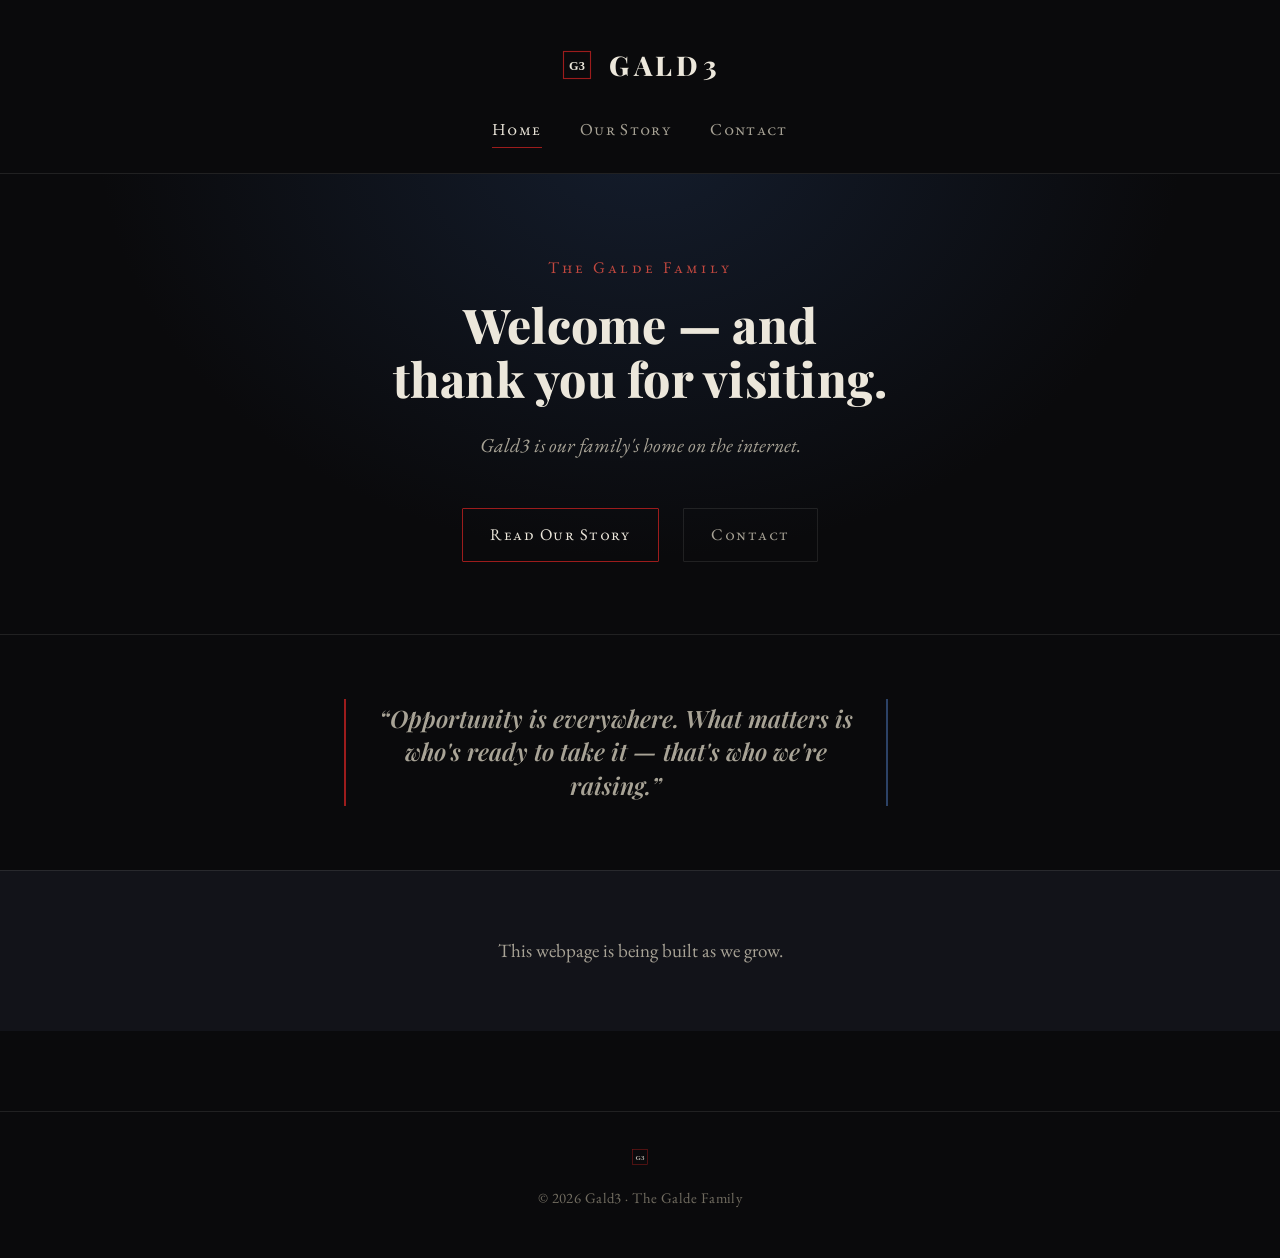
==== commit a9c16689: "Flesh out family content — Our Story, milestones, and family list Adds the family-legacy content pas" ====
--- a/index.html
+++ b/index.html
@@ -1,1011 +1,74 @@
-<!DOCTYPE html>
-<html lang="en" >
-
-<head>
-  <meta charset="UTF-8">
-  
-  
-  
-
-  <title>Gald3 Innovations</title>
-  
-  
-  <link rel='stylesheet' href='https://fonts.googleapis.com/css2?family=Montserrat:wght@400;500;700&amp;display=swap'>
-  
-<style>
-@import url('https://fonts.googleapis.com/css2?family=Clicker+Script&family=Poppins:ital,wght@0,100;0,200;0,300;0,400;0,500;0,600;0,700;0,800;0,900;1,100;1,200;1,300;1,400;1,500;1,600;1,700;1,800;1,900&display=swap');
-
-
-:root {
-    --bg-black900: #F2F2FC;
-    --bg-black100: #FDF9FF;
-    --bg-black50: #E8DFEC;
-    --text-black900: #302E4D;
-    --text-black700: #504E70;
-
-    --skin-color: #EC1839;
-
-}
-
-body.dark {
-    --bg-black900: #151515;
-    --bg-black100: #222222;
-    --bg-black50: #393939;
-    --text-black900: #FFFFFF;
-    --text-black700: #E9E9E9;
-}
-
-*{ margin: 0; padding: 0; outline: none; text-decoration: none; box-sizing: border-box; }
-::before, ::after { box-sizing: border-box; }
-ul { list-style: none; }
-body { line-height: 1.5; font-size: 16px; font-family: 'Poppins', sans-serif; }
-.section { 
-    background: var(--bg-black900); 
-    min-height: 100vh; 
-    display: block; 
-    opacity: 1; 
-    padding: 0 30px; 
-    position: fixed; 
-    left: 270px; 
-    top: 0; 
-    right: 0; 
-    bottom: 0; 
-    z-index: 0; 
-    overflow-x: hidden; 
-    overflow-y: auto;
-    transition: all .3s ease; 
-}
-    .section.back-section { z-index: 1; }
-    .section.active { z-index: 2; opacity: 1; animation: slideSection 1s ease; }
-        @keyframes slideSection {
-            0% { transform: translateX(100%); }
-            100% { transform: translateX(0%); }
-        }
-.hidden { display: none !important; }
-/*.main-content { padding-left: 270px; }*/
-.padd-15 { padding-left: 15px; padding-right: 15px; }
-.container { max-width: 1100px; width: 100%; margin: auto; }
-    .section .container { padding-top: 60px; padding-bottom: 70px; }
-.section-title { flex: 0 0 100%; max-width: 100%; margin-bottom: 60px; }
-    .section-title h2 { font-size: 40px; color: var(--text-black900); font-weight: 700; position: relative; }
-        .section-title h2::before {
-            content: '';
-            height: 4px;
-            width: 50px;
-            background-color: var(--skin-color);
-            position: absolute;
-            top: 100%;
-            left: 0;
-        }
-        .section-title h2::after {
-            content: '';
-            height: 4px;
-            width: 25px;
-            background-color: var(--skin-color);
-            position: absolute;
-            top: 100%;
-            left: 0;
-            margin-top: 8px;
-        }
-.row { display: flex; flex-wrap: wrap; margin-left: -15px; margin-right: -15px; position: relative; }
-.btn {
-    font-size: 16px;
-    font-weight: 500;
-    padding: 12px 35px;
-    color: white;
-    border-radius: 40px;
-    display: inline-block;
-    border: none;
-    white-space: nowrap;
-    background: var(--skin-color);
-    transition: all .3s ease;
-}
-    .btn:hover { transform: scale(1.05); }
-.shadow-dark { box-shadow: 0 0 20px rgba(48, 46, 77, .15); }
-
-/* ASIDE */
-
-.aside { 
-    width: 270px; 
-    background: var(--bg-black100); 
-    position: fixed; 
-    left: 0; 
-    top: 0; 
-    z-index: 10; 
-    height: 100%; 
-    padding: 30px;
-    border-right: 1px solid var(--bg-black50);
-    display: flex;
-    justify-content: center;
-    align-items: center;
-    transition: all .3s ease;
-}
-    .aside .logo { position: absolute; top: 50px; font-size: 30px; text-transform: capitalize; }
-        .aside .logo a { color: var(--text-black900); font-weight: 700; padding: 15px 20px; font-size: 30px; letter-spacing: 5px; position: relative; }
-            .aside .logo a::before { 
-                content: ''; 
-                position: absolute; 
-                width: 20px; 
-                height: 20px; 
-                border-bottom: 5px solid var(--skin-color);
-                border-left: 5px solid var(--skin-color);
-                bottom: 0;
-                left: 0; 
-            }
-            .aside .logo a::after { 
-                content: ''; 
-                position: absolute; 
-                width: 20px; 
-                height: 20px; 
-                border-top: 5px solid var(--skin-color);
-                border-right: 5px solid var(--skin-color);
-                top: 0;
-                right: 0; 
-            }
-            .aside .logo a span { font-family: 'Geo', cursive; font-size: 40px; }
-    .aside .nav { margin-top: 50px; }
-        .aside .nav li { margin-bottom: 20px; display: block; }
-            .aside .nav li a { font-size: 16px; font-weight: 600; display: block; color: var(--text-black900); padding: 5px 15px; border-bottom: 1px solid var(--bg-black50); }
-                .aside .nav li a.active { color: var(--skin-color); }
-                .aside .nav li a i { margin-right: 15px; }
-    .aside .nav-toggler {
-        height: 40px;
-        width: 45px;
-        border: 1px solid var(--bg-black50);
-        cursor: pointer;
-        position: fixed;
-        left: 300px;
-        top: 20px;
-        border-radius: 5px;
-        background: var(--bg-black100);
-        display: none;
-        align-items: center;
-        justify-content: center;
-        transition: all .3s ease;
-    }
-        .aside .nav-toggler.open span { background-color: transparent; }
-        .aside .nav-toggler span { height: 2px; width: 18px; background: var(--skin-color); display: inline-block; position: relative; }
-            .aside .nav-toggler span::before {
-                content: '';
-                height: 2px;
-                width: 18px;
-                background: var(--skin-color);
-                position: absolute;
-                top: -6px;
-                left: 0;
-            }
-                .aside .nav-toggler.open span::before { transform: rotate(45deg); top: 0; }
-            .aside .nav-toggler span::after {
-                content: '';
-                height: 2px;
-                width: 18px;
-                background: var(--skin-color);
-                position: absolute;
-                top: 6px;
-                left: 0;
-            }
-                .aside .nav-toggler.open span::after { transform: rotate(-45deg); top: 0; }
-
-/* HOME */
-
-.home { min-height: 100vh; display: flex; color: var(--text-black900); }
-    .home .home-info { flex: 0 0 60%; max-width: 60%; }
-        h3.hello { font-size: 28px; margin: 15px 0; }
-            h3.hello span { font-family: 'Clicker Script', cursive; font-size: 30px; font-weight: 700; color: var(--skin-color); }
-        h3.profession { font-size: 30px; margin: 15px 0; }
-            .typing { color: var(--skin-color); }
-        .home-info p { margin-bottom: 70px; font-size: 20px; color: var(--text-black700); }
-    .home .home-img { flex: 0 0 40%; max-width: 40%; text-align: center; position: relative; }
-        .home-img::after {
-            content: '';
-            position: absolute;
-            height: 80px;
-            width: 80px;
-            border-bottom: 10px solid var(--skin-color);
-            border-right: 10px solid var(--skin-color);
-            right: 20px;
-            bottom: -40px;
-        }
-        .home-img::before {
-            content: '';
-            position: absolute;
-            height: 80px;
-            width: 80px;
-            border-top: 10px solid var(--skin-color);
-            border-left: 10px solid var(--skin-color);
-            left: -20px;
-            top: -40px;
-        }
-        .home .home-img img { height: 400px; margin: auto; border-radius: 4px; }
-
-/* ABOUT */
-
-.about .about-content { flex: 0 0 100%; max-width: 100%;  }
-    .about .about-content .about-text { flex: 0 0 100%; max-width: 100%; }
-        .about .about-content .about-text h3 { font-size: 24px; margin-bottom: 15px; font-weight: 700; color: var(--text-black900); }
-            .about .about-content .about-text h3 span { color: var(--skin-color); }
-        .about .about-content .about-text p { font-size: 16px; line-height: 25px; color: var(--text-black700); text-align: justify; }
-    .about .about-content .personal-info { flex: 0 0 60%; max-width: 60%; margin-top: 40px; }
-        .about .about-content .personal-info .info-item { flex: 0 0 50%; max-width: 50%; }
-            .about .about-content .personal-info .info-item p { font-weight: 600; padding: 10px 0; font-size: 16px; color: var(--text-black900); border-bottom: 1px solid var(--bg-black50); }
-                .about .about-content .personal-info .info-item p span { font-weight: 400; color: var(--text-black700); margin-left: 4px; display: inline-block; }
-    .about .about-content .personal-info .buttons { margin-top: 30px; }
-        .about .about-content .personal-info .buttons .btn { margin-top: 10px; }
-    .about .about-content .skills { flex: 0 0 40%; max-width: 40%; margin-top: 40px; }
-        .about .about-content .skills .skill-item { flex: 0 0 100%; max-width: 100%; margin-bottom: 25px; }
-            .about .about-content .skills .skill-item h5 { line-height: 40px; font-weight: 600; font-size: 16px; color: var(--text-black900); text-transform: capitalize; }
-            .about .about-content .skills .skill-item .skill-percent { position: absolute; right: 0; color: var(--text-black900); top: -40px; font-weight: 400; line-height: 40px; }
-            .about .about-content .skills .skill-item .progress { background-color: var(--bg-black50); height: 7px; border-radius: 4px; width: 100%; position: relative; }
-                .about .about-content .skills .skill-item .progress .progress-in { position: absolute; left: 0; top: 0; height: 100%; border-radius: 4px; background-color: var(--skin-color); }
-    .about .about-content .education, .about .about-content .experience { flex: 0 0 50%; max-width: 50%; margin-top: 30px; }
-        .about .about-content h3.title { font-size: 24px; margin-bottom: 30px; font-weight: 700; color: var(--text-black900); }
-        .about .about-content .timeline-box { flex: 0 0 100%; max-width: 100%; }
-            .about .about-content .timeline { background-color: var(--bg-black100); padding: 30px 15px; border: 1px solid var(--bg-black50); border-radius: 10px; width: 100%; position: relative; }
-                .about .about-content .timeline .timeline-item { position: relative; padding-left: 37px; padding-bottom: 50px; }
-                    .about .about-content .timeline .timeline-item:last-child { padding-bottom: 0; }
-                    .about .about-content .timeline .timeline-item::before { content: ''; width: 1px; position: absolute; height: 100%; left: 7px; top: 0; background-color: var(--skin-color); }
-                .about .about-content .timeline .circle-dot { position: absolute; left: 0; top: 0; height: 15px; width: 15px; border-radius: 50%; background-color: var(--skin-color); }
-                .about .about-content .timeline .timeline-date { font-weight: 400; font-size: 14px; margin-bottom: 12px; color: var(--text-black700); }
-                    .about .about-content .timeline .timeline-date .fa { margin-right: 5px; }
-                .about .about-content .timeline .timeline-title { font-weight: 700; font-size: 18px; margin-bottom: 15px; text-transform: capitalize; color: var(--text-black900); }
-                .about .about-content .timeline .timeline-text { line-height: 25px; font-size: 16px; text-align: justify; color: var(--text-black700); }
-
-/* SERVICE */
-
-.service .container { padding-bottom: 40px; }
-.service .service-item { margin-bottom: 30px; flex: 0 0 33.33%; max-width: 33.33%; }
-    .service .service-item .service-item-inner { background-color: var(--bg-black100); border: var(--bg-black50); border-radius: 10px; padding: 30px 15px; text-align: center; transition: all .3s ease; }
-        .service .service-item .service-item-inner:hover { box-shadow: 0 0 20px rgba(48, 46, 77, .15); }
-        .service .service-item .service-item-inner .icon { height: 60px; width: 60px; border-radius: 50%; display: block; margin: 0 auto 30px; text-align: center; transition: all .3s ease; }
-            .service .service-item .service-item-inner .icon .fa { font-size: 40px; line-height: 60px; color: var(--skin-color); transition: all .3s ease; }
-            .service .service-item .service-item-inner:hover .icon { background: var(--skin-color); }
-                .service .service-item .service-item-inner:hover .icon .fa { font-size: 25px; color: #FFF; }
-        .service .service-item .service-item-inner h4 { font-size: 18px; margin-bottom: 15px; color: var(--text-black900); font-weight: 700; text-transform: capitalize; }
-        .service .service-item .service-item-inner p { font-size: 16px; color: var(--text-black700); line-height: 25px; }
-
-/* PORTFOLIO */
-
-.portfolio .container { padding-bottom: 40px; }
-.portfolio .portfolio-heading { flex: 0 0 100%; max-width: 100%; margin-bottom: 40px; }
-    .portfolio .portfolio-heading h2 { color: var(--text-black900); font-weight: 500; }
-.portfolio .portfolio-item { flex: 0 0 33.33%; max-width: 33.33%; margin-bottom: 30px; }
-.portfolio .portfolio-item-inner { border: 6px solid var(--bg-black100); border-radius: 10px; overflow: hidden; cursor: pointer; }
-    .portfolio .portfolio-item-inner .portfolio-img img { width: 100%; display: block; }
-
-/* CONTACT */
-
-.contact-title { color: var(--skin-color); text-align: center; font-size: 25px; margin-bottom: 20px; }
-.contact-subtitle { color: var(--text-black900); text-align: center; font-size: 15px; margin-bottom: 60px; }
-.contact .contact-info-item { flex: 0 0 25%; max-width: 25%; text-align: center; margin-bottom: 60px; }
-    .contact .contact-info-item .icon { display: inline-block; }
-        .contact .contact-info-item .icon .fa { font-size: 25px; color: var(--skin-color); }
-    .contact .contact-info-item h4 { font-size: 18px; font-weight: 700; color: var(--text-black900); text-transform: capitalize; margin: 15px 0 5px; }
-    .contact .contact-info-item p { font-size: 16px; line-height: 25px; color: var(--text-black700); font-weight: 400; }
-.contact .contact-form { flex: 0 0 100%; max-width: 100%; }
-    .contact .contact-form .col-6 { flex: 0 0 50%; max-width: 50%; }
-    .contact .contact-form .col-12 { flex: 0 0 100%; max-width: 100%; }
-    .contact .contact-form .form-item { margin-bottom: 30px; }
-        .contact .contact-form .form-item .form-control { 
-            width: 100%;
-            height: 50px;
-            border-radius: 25px;
-            background: var(--bg-black100);
-            border: 1px solid var(--bg-black50);
-            padding: 10px 25px;
-            font-size: 16px;
-            color: var(--text-black700);
-            transition: all .3s ease;
-            font-family: 'Poppins', sans-serif;
-        }
-            .contact .contact-form .form-item .form-control:focus { box-shadow: 0 0 20px rgba(48, 46, 77, .15); }
-            .contact .contact-form .form-item textarea.form-control { height: 140px; font-family: 'Poppins', sans-serif; }
-    .contact .contact-form .btn { height: 50px; padding: 0 50px; cursor: pointer; font-family: 'Poppins', sans-serif; }
-
-@media (max-width: 1199px) {
-
-    .aside { left: -270px; }
-        .aside.open { left: 0; }
-        .aside .nav-toggler { display: flex; left: 30px; }
-            .aside .nav-toggler.open { left: 300px; }
-    .section { left: 0; }
-        .section.open { left: 270px; }
-        .section .container { padding-top: 70px; }
-
-    .home-img::before, .home-img::after { display: none; }
-
-    .about .about-content .personal-info .info-item p span { display: block; margin-left: 0; }
-}
-
-@media (max-width: 991px) {
-
-    .home .home-info { flex: 0 0 100%; max-width: 100%; }
-    .home .home-img { display: none; }
-
-    .about .about-content .skills, .about .about-content .personal-info, .about .about-content .experience, .about .about-content .education { flex: 0 0 100%; max-width: 100%; }
-
-    .contact .contact-info-item, .portfolio .portfolio-item, .service .service-item { flex: 0 0 50%; max-width: 50%; }
-}
-
-@media (max-width: 767px) {
-
-    .portfolio .portfolio-item, .service .service-item, .contact .contact-form .col-6 { flex: 0 0 100%; max-width: 100%; }
-}
-
-@media (max-width: 460px) {
-
-    .contact .contact-info-item { flex: 0 0 100%; max-width: 100%; }
-}
-
-/* Style Switcher */
-
-.style-switcher {
-    position: fixed;
-    right: 0;
-    top: 60px;
-    padding: 15px;
-    width: 200px;
-    border: 1px solid var(--bg-black50);
-    background: var(--bg-black100);
-    z-index: 101;
-    border-radius: 5px;
-    transition: all .3s ease;
-    transform: translateX(100%);
-}
-    .style-switcher.open { transform: translateX(-25px); }
-    .style-switcher .s-icon {
-        position: absolute;
-        height: 40px;
-        width: 40px;
-        text-align: center;
-        font-size: 20px;
-        background: var(--bg-black100);
-        color: var(--text-black900);
-        right: 100%;
-        border: 1px solid var(--bg-black50);
-        margin-right: 25px;
-        cursor: pointer;
-        transition: all .3s ease;
-        border-radius: 50%;
-    }
-        .style-switcher .s-icon i { line-height: 40px; }
-    .style-switcher .style-switcher-toggler { top: 0; }
-    .style-switcher .day-night { top: 55px; }
-    .style-switcher h4 { margin: 0 0 10px; color: var(--text-black700); font-size: 16px; font-weight: 600; text-transform: capitalize; }
-    .style-switcher .colors { display: flex; flex-wrap: wrap; justify-content: space-between; }
-        .style-switcher .colors span { display: inline-block; height: 30px; width: 30px; border-radius: 50%; }
-    .style-switcher .color-1 { background: #EC1839; }
-    .style-switcher .color-2 { background: #FA5B0F; }
-    .style-switcher .color-3 { background: #37B182; }
-    .style-switcher .color-4 { background: #1854B4; }
-    .style-switcher .color-5 { background: #F021B2; }
-
-/* Create more 5 css files to enable Toggle style Switcher */
-
-/*
-
-File Name
-color-1.css 
-:root {
-    --skin-color: #EC1839;
-}
-
-File Name
-color-2.css
-:root {
-    --skin-color: #F45B0F;
-}
-
-File Name
-color-3.css
-:root {
-    --skin-color: #37B182;
-}
-
-File Name 
-color-4.css
-:root {
-    --skin-color: #1854B4;
-}
-
-File Name
-color-5.css
-:root {
-    --skin-color: #F021B2;
-}
-
-*/
-</style>
-
-  
-  
-  
-</head>
-
-<body>
-  <!DOCTYPE html>
+<!doctype html>
 <html lang="en">
 <head>
-    <meta charset="UTF-8">
-    <meta name="viewport" content="width=device-width, initial-scale=1.0">
-    <title>Gald3 Innovations</title>
-    <link rel="stylesheet" href="style.css">
-    <link rel="stylesheet" href="https://cdnjs.cloudflare.com/ajax/libs/font-awesome/6.7.2/css/all.min.css">
+<meta charset="utf-8">
+<meta name="viewport" content="width=device-width, initial-scale=1">
+<title>Gald3 — The Galde Family</title>
+<meta name="description" content="The online home of the Galde family.">
+<link rel="icon" href="/assets/favicon.svg" type="image/svg+xml">
+<link rel="preconnect" href="https://fonts.googleapis.com">
+<link rel="preconnect" href="https://fonts.gstatic.com" crossorigin>
+<link href="https://fonts.googleapis.com/css2?family=Playfair+Display:wght@700;800&family=EB+Garamond:ital,wght@0,400;0,500;1,400;1,600&display=swap" rel="stylesheet">
+<link rel="stylesheet" href="/assets/style.css">
+</head>
+<body>
 
-    <link rel="stylesheet" href="color-1.css" class="alternate-style" title="color-1" disabled>
-    <link rel="stylesheet" href="color-2.css" class="alternate-style" title="color-2" disabled>
-    <link rel="stylesheet" href="color-3.css" class="alternate-style" title="color-3" disabled>
-    <link rel="stylesheet" href="color-4.css" class="alternate-style" title="color-4" >
-    <link rel="stylesheet" href="color-5.css" class="alternate-style" title="color-5" disabled>
-</head>
-<body class="dark">
-    <div class="main-container">
-        <div class="aside">
-            <div class="logo">
-                <a href="https://gald3.com"><span>GALD</span>3</a> 
-            </div>
+<header class="site">
+  <div class="wrap">
+    <a class="mark" href="/">
+      <svg width="36" height="36" viewBox="0 0 64 64" aria-hidden="true">
+        <rect x="8" y="8" width="48" height="48" fill="none" stroke="#9c1c1c" stroke-width="2"/>
+        <text x="32" y="41" text-anchor="middle" font-family="Georgia, 'Times New Roman', serif" font-size="22" font-weight="800" fill="#ece7db">G3</text>
+      </svg>
+      <span class="wordmark">Gald3</span>
+    </a>
+    <nav class="primary">
+      <a href="/" aria-current="page">Home</a>
+      <a href="/story.html">Our Story</a>
+      <a href="/contact.html">Contact</a>
+    </nav>
+  </div>
+</header>
 
-            <div class="nav-toggler">
-                <span></span>
-            </div>
+<main>
+  <div class="hero">
+    <div class="wrap">
+      <p class="eyebrow">The Galde Family</p>
+      <h1>Welcome — and thank you for visiting.</h1>
+      <p class="lede">Gald3 is our family's home on the internet.</p>
+      <div class="cta-row">
+        <a class="btn" href="/story.html">Read Our Story</a>
+        <a class="btn quiet" href="/contact.html">Contact</a>
+      </div>
+    </div>
+  </div>
 
-            <ul class="nav">
-                <li><a href="#home" class="active"><i class="fa fa-home"></i>Home</a></li>
-                <li><a href="#about" ><i class="fa fa-user"></i>About</a></li>
-                <li><a href="#services" ><i class="fa fa-list"></i>Services</a></li>
-                <li><a href="#portfolio" ><i class="fa fa-briefcase"></i>Portfolio</a></li>
-                <li><a href="#contact" ><i class="fa fa-comments"></i>Contact</a></li>
-            </ul>
-        </div>
+  <section class="story-block">
+    <div class="wrap">
+      <p class="pull-quote">&ldquo;Opportunity is everywhere. What matters is who's ready to take it &mdash; that's who we're raising.&rdquo;</p>
+    </div>
+  </section>
 
-        <div class="main-content">
-            <section class="home section active" id="home">
-                <div class="container">
-                    <div class="row">
-                        <div class="home-info padd-15">
-                            <h3 class="hello">Hello, my name is <span class="name">Michael Galde</span></h3>
-                            <h3 class="profession">I'm a <span class="typing">Cybersecurity Researcher</span></h3>
-                            <p>I am the founder of Gald3 Innovations and a passionate cybersecurity researcher dedicated to advancing digital security through cutting-edge research and development. My work spans malware analysis, industrial control systems (ICS) security, and bridging the gap between theoretical concepts and real-world applications. I specialize in creating robust, actionable solutions that empower organizations to strengthen their cybersecurity postures and foster resilience in an evolving threat landscape.</p>
-                            <a href="#" class="btn ">Download CV</a>
-                        </div>
+  <section class="story-block">
+    <div class="wrap">
+      <p style="text-align:center; max-width:36rem; margin:0 auto;">
+        This webpage is being built as we grow.
+      </p>
+    </div>
+  </section>
+</main>
 
-                        <div class="home-img padd-15">
-                            <img src="image_home.png" alt="Professor Michael galde">
-                        </div>
-                    </div>
-                </div>
-            </section>
+<footer class="site">
+  <div class="wrap">
+    <div class="fmark">
+      <svg width="20" height="20" viewBox="0 0 64 64" aria-hidden="true">
+        <rect x="8" y="8" width="48" height="48" fill="none" stroke="#9c1c1c" stroke-width="2"/>
+        <text x="32" y="41" text-anchor="middle" font-family="Georgia, serif" font-size="22" font-weight="800" fill="#ece7db">G3</text>
+      </svg>
+    </div>
+    &copy; 2026 Gald3 &middot; The Galde Family
+  </div>
+</footer>
 
-            <section class="about section " id="about">
-                <div class="container">
-                    <div class="row">
-                        <div class="section-title padd-15">
-                            <h2>About me</h2>
-                        </div>
-                    </div>
-
-                    <div class="row">
-                        <div class="about-content padd-15">
-                            <div class="row">
-                                <div class="about-text padd-15">
-                                    <h3>Welcome to Gald3 Innovations, your connection to a <span>Cybersecurity Expert</span></h3>
-                                    <p>I am a cybersecurity researcher with extensive experience in malware analysis, network operations, and industrial control systems security. My journey began with teaching cybersecurity at the University of Arizona and later expanded into leading research initiatives that address complex challenges in the digital realm.</p>
-                                </div>
-                            </div>
-
-                            <div class="row">
-                                <div class="personal-info padd-15">
-                                    <div class="row">
-                                        <div class="info-item padd-15">
-                                            <p>Malware Analysis <span>Comprehensive static and dynamic analysis to uncover malicious activity and develop countermeasures</span></p>
-                                        </div>
-
-                                        <div class="info-item padd-15">
-                                            <p>Industrial Control Systems (ICS) Security <span>Building robust security frameworks for critical infrastructure using tools like the ELK stack and Wazuh</span></p>
-                                        </div>
-
-                                        <div class="info-item padd-15">
-                                            <p>Cybersecurity Training <span>Customized workshops and courses to equip your team with the skills needed to stay ahead of emerging threats</span></p>
-                                        </div>
-
-                                        <div class="info-item padd-15">
-                                            <p>Research & Development <span>Cutting-edge research in cybersecurity, malware analysis, and network protocol parsing for BACnet, LonTalk, and ICS protocols</span></p>
-                                        </div>
-
-                                        <div class="info-item padd-15">
-                                            <p>Research Focus: <span>Cyber Security</span></p>
-                                        </div>
-
-                                        <div class="info-item padd-15">
-                                            <p>Phone: <span>(202) 999-7997</span></p>
-                                        </div>
-
-                                        <div class="info-item padd-15">
-                                            <p>Location: <span>Tucson Arizona</span></p>
-                                        </div>
-
-                                        <div class="info-item padd-15">
-                                            <p>Consulting: <span>Available</span></p>
-                                        </div>
-                                    </div>
-
-                                    <div class="row">
-                                        <div class="buttons padd-15">
-                                            <a href="#contact" class="btn hire-me" data-section-index="1">Hire me!</a>
-                                        </div>
-                                    </div>
-                                </div>
-                                <div class="skills padd-15">
-                                    <div class="row">
-                                        <div class="skill-item padd-15">
-                                            <h5>R&D Cost Savings</h5>
-                                            <div class="progress">
-                                                <div class="progress-in" style="width: 76%;"></div>
-                                                <div class="skill-percent">Up to 76%</div>
-                                            </div>
-                                        </div>
-
-                                        <div class="skill-item padd-15">
-                                            <h5>Cybersecurity Research Cost Savings</h5>
-                                            <div class="progress">
-                                                <div class="progress-in" style="width: 86%;"></div>
-                                                <div class="skill-percent">Up to 86%</div>
-                                            </div>
-                                        </div>
-
-                                        <div class="skill-item padd-15">
-                                            <h5>PHP</h5>
-                                            <div class="progress">
-                                                <div class="progress-in" style="width: 66%;"></div>
-                                                <div class="skill-percent">66%</div>
-                                            </div>
-                                        </div>
-
-                                        <div class="skill-item padd-15">
-                                            <h5>Local Support Savings</h5>
-                                            <div class="progress">
-                                                <div class="progress-in" style="width: 96%;"></div>
-                                                <div class="skill-percent">Up to 96%</div>
-                                            </div>
-                                        </div>
-
-                                        <div class="skill-item padd-15">
-                                            <h5>Local Development Cost Savings</h5>
-                                            <div class="progress">
-                                                <div class="progress-in" style="width: 76%;"></div>
-                                                <div class="skill-percent"> Up to 76%</div>
-                                            </div>
-                                        </div>
-                                    </div>
-                                </div>
-                            </div>
-
-                            <div class="row">
-                                <div class="education padd-15">
-                                    <h3 class="title">Education</h3>
-                                    <div class="row">
-                                        <div class="timeline-box padd-15">
-                                            <div class="timeline shadow-dark">
-                                                <div class="timeline-item">
-                                                    <div class="circle-dot"></div>
-                                                    <h3 class="timeline-date">
-                                                        <i class="fa fa-calendar"></i> 2013 - 2015
-                                                    </h3>
-                                                    <h4 class="timeline-title">Master in Computer Science</h4>
-                                                    <p class="timeline-text">I learnt a wide range of topics that are essential to understanding both the theory and practical aspects of computing. This involves programming fundamentals, computer architecture, operating systems, databases, software engineering, problem solving, collaboration and communication soft skills.</p>
-                                                </div>
-
-                                                <div class="timeline-item">
-                                                    <div class="circle-dot"></div>
-                                                    <h3 class="timeline-date">
-                                                        <i class="fa fa-calendar"></i> 2011 - 2014
-                                                    </h3>
-                                                    <h4 class="timeline-title">Master Degree</h4>
-                                                    <p class="timeline-text">I chose my master degree in technology. There I deepened my knowledge, enhanced my skills in the area and learnt how to increase my career prospects in a competitive job market.</p>
-                                                </div>
-
-                                                <div class="timeline-item">
-                                                    <div class="circle-dot"></div>
-                                                    <h3 class="timeline-date">
-                                                        <i class="fa fa-calendar"></i> 2007 - 2010
-                                                    </h3>
-                                                    <h4 class="timeline-title">Bachelor Degree</h4>
-                                                    <p class="timeline-text">There I learnt foundational courses and computer sciences fundamentals. In the institution, I chose my specialization in web-development that involves front-end and back-end technologies, user interface designs and content management systems.</p>
-                                                </div>
-                                            </div>
-                                        </div>
-                                    </div>
-                                </div>
-
-                                <div class="experience padd-15">
-                                    <h3 class="title">Experience</h3>
-                                    <div class="row">
-                                        <div class="timeline-box padd-15">
-                                            <div class="timeline shadow-dark">
-                                                <div class="timeline-item">
-                                                    <div class="circle-dot"></div>
-                                                    <h3 class="timeline-date">
-                                                        <i class="fa fa-calendar"></i> 2020 - Today
-                                                    </h3>
-                                                    <h4 class="timeline-title">Senior Front-end Designer</h4>
-                                                    <p class="timeline-text">I can design complex software systems. My decisions impact scalability, maintainability, and overall system architecture. Also, I mentor less experienced team members, helping them grow and learn.</p>
-                                                </div>
-
-                                                <div class="timeline-item">
-                                                    <div class="circle-dot"></div>
-                                                    <h3 class="timeline-date">
-                                                        <i class="fa fa-calendar"></i> 2017 - 2019
-                                                    </h3>
-                                                    <h4 class="timeline-title">Junior Front-end Designer</h4>
-                                                    <p class="timeline-text">I learnt to code in an existing codebase, dive into the project and understanding its structure. Also I worked closely with senior software engineers that guided me, answered my questions and helped me grow.</p>
-                                                </div>
-
-                                                <div class="timeline-item">
-                                                    <div class="circle-dot"></div>
-                                                    <h3 class="timeline-date">
-                                                        <i class="fa fa-calendar"></i> 2014 - 2016
-                                                    </h3>
-                                                    <h4 class="timeline-title">Graphic Designer</h4>
-                                                    <p class="timeline-text">I can create logos, color schemes and typography for a brand's identity. Also I develop graphics for websites, social media and digital ads with applications that enhance user experience.</p>
-                                                </div>
-                                            </div>
-                                        </div>
-                                    </div>
-                                </div>
-                            </div>
-                        </div>
-                    </div>
-                </div>
-            </section>
-
-            <section class="service section " id="services">
-                <div class="container">
-                    <div class="row">
-                        <div class="section-title padd-15">
-                            <h2>Services</h2>
-                        </div>
-                    </div>
-
-                    <div class="row">
-                        <div class="service-item padd-15">
-                            <div class="service-item-inner">
-                                <div class="icon">
-                                    <i class="fa fa-mobile-alt"></i>
-                                </div>
-                                <h4>Web Design</h4>
-                                <p>I offer custom website designs, responsive design to ensure compatibility across devices, and UI/UX design to enhance user experience</p>
-                            </div>
-                        </div>
-
-                        <div class="service-item padd-15">
-                            <div class="service-item-inner">
-                                <div class="icon">
-                                    <i class="fa fa-laptop-code"></i>
-                                </div>
-                                <h4>Graphic Design</h4>
-                                <p>I design logos, icons, illustrations, and other visual assets that enhance the website's branding and aesthetic appeal</p>
-                            </div>
-                        </div>
-
-                        <div class="service-item padd-15">
-                            <div class="service-item-inner">
-                                <div class="icon">
-                                    <i class="fa fa-palette"></i>
-                                </div>
-                                <h4>Digital Marketing</h4>
-                                <p>I build websites that enhances visual aesthetics, user experience, SEO, responsive design and mainly conversion optimization</p>
-                            </div>
-                        </div>
-
-                        <div class="service-item padd-15">
-                            <div class="service-item-inner">
-                                <div class="icon">
-                                    <i class="fa fa-code"></i>
-                                </div>
-                                <h4>UI/UX Solutions</h4>
-                                <p>I offer custom research and design to increase your customer satisfaction and obtain higher conversion rates</p>
-                            </div>
-                        </div>
-
-                        <div class="service-item padd-15">
-                            <div class="service-item-inner">
-                                <div class="icon">
-                                    <i class="fa fa-search"></i>
-                                </div>
-                                <h4>Brand Consultancy</h4>
-                                <p>I build brands through cultural insights & strategic vision. Custom crafted business solution</p>
-                            </div>
-                        </div>
-
-                        <div class="service-item padd-15">
-                            <div class="service-item-inner">
-                                <div class="icon">
-                                    <i class="fa fa-bullhorn"></i>
-                                </div>
-                                <h4>Photography</h4>
-                                <p>I make high-quality photos of any category at a professional level.</p>
-                            </div>
-                        </div>
-                    </div>
-                </div>
-            </section>
-
-            <section class="portfolio section " id="portfolio">
-                <div class="container">
-                    <div class="row">
-                        <div class="section-title padd-15">
-                            <h2>Portfolio</h2>
-                        </div>
-                    </div>
-
-                    <div class="row">
-                        <div class="portfolio-heading padd-15">
-                            <h2>My Last Projects: </h2>
-                        </div>
-                    </div>
-
-                    <div class="row">
-                        <div class="portfolio-item padd-15">
-                            <div class="portfolio-item-inner shadow-dark">
-                                <div class="portfolio-img">
-                                    <img src="https://i.postimg.cc/NGkQB1Y0/portfolio-1.jpg" alt="portfolio image">
-                                </div>
-                            </div>
-                        </div>
-
-                        <div class="portfolio-item padd-15">
-                            <div class="portfolio-item-inner shadow-dark">
-                                <div class="portfolio-img">
-                                    <img src="https://i.postimg.cc/ydg49Z3w/portfolio-2.jpg" alt="portfolio image">
-                                </div>
-                            </div>
-                        </div>
-
-                        <div class="portfolio-item padd-15">
-                            <div class="portfolio-item-inner shadow-dark">
-                                <div class="portfolio-img">
-                                    <img src="https://i.postimg.cc/RVPdrbDL/portfolio-3.jpg" alt="portfolio image">
-                                </div>
-                            </div>
-                        </div>
-
-                        <div class="portfolio-item padd-15">
-                            <div class="portfolio-item-inner shadow-dark">
-                                <div class="portfolio-img">
-                                    <img src="https://i.postimg.cc/25dBY15N/portfolio-4.jpg" alt="portfolio image">
-                                </div>
-                            </div>
-                        </div>
-
-                        <div class="portfolio-item padd-15">
-                            <div class="portfolio-item-inner shadow-dark">
-                                <div class="portfolio-img">
-                                    <img src="https://i.postimg.cc/RZBHD1ML/portfolio-5.jpg" alt="portfolio image">
-                                </div>
-                            </div>
-                        </div>
-
-                        <div class="portfolio-item padd-15">
-                            <div class="portfolio-item-inner shadow-dark">
-                                <div class="portfolio-img">
-                                    <img src="https://i.postimg.cc/3wP7t1hK/portfolio-6.jpg" alt="portfolio image">
-                                </div>
-                            </div>
-                        </div>
-                    </div>
-                </div>
-            </section>
-
-            <section class="contact section" id="contact">
-                <div class="container">
-                    <div class="row">
-                        <div class="section-title padd-15">
-                            <h2>Contact</h2>
-                        </div>
-                    </div>
-
-                    <h3 class="contact-title padd-15">Any Question? Contact us!</h3>
-                    <h4 class="contact-subtitle padd-15">I'm at your service</h4>
-
-                    <div class="row">
-                        <div class="contact-info-item padd-15">
-                            <div class="icon"><i class="fa fa-phone"></i></div>
-                            <h4>Call us on</h4>
-                            <p>+92 333 054 5218</p>
-                        </div>
-
-
-                        <div class="contact-info-item padd-15">
-                            <div class="icon"><i class="fa fa-map-marker-alt"></i></div>
-                            <h4>Office</h4>
-                            <p>São Paulo</p>
-                        </div>
-
-                        <div class="contact-info-item padd-15">
-                            <div class="icon"><i class="fa fa-envelope"></i></div>
-                            <h4>Email</h4>
-                            <p>info@gmail.com</p>
-                        </div>
-
-                        <div class="contact-info-item padd-15">
-                            <div class="icon"><i class="fa fa-globe"></i></div>
-                            <h4>Website</h4>
-                            <p>www.domain.com</p>
-                        </div>
-                    </div>
-                    <h3 class="contact-title padd-15">Send me an email</h3>
-                    <h4 class="contact-subtitle padd-15">I'll contact you as soon as possible!</h4>
-
-                    <div class="row">
-                        <div class="contact-form padd-15">
-                            <div class="row">
-                                <div class="form-item col-6 padd-15">
-                                    <div class="form-group">
-                                        <input type="text" class="form-control" placeholder="Name">
-                                    </div>
-                                </div>
-
-                                <div class="form-item col-6 padd-15">
-                                    <div class="form-group">
-                                        <input type="email" class="form-control" placeholder="Email">
-                                    </div>
-                                </div>
-                            </div>
-
-                            <div class="row">
-                                <div class="form-item col-12 padd-15">
-                                    <div class="form-group">
-                                        <input type="text" class="form-control" placeholder="Subject">
-                                    </div>
-                                </div>
-                            </div>
-
-                            <div class="row">
-                                <div class="form-item col-12 padd-15">
-                                    <div class="form-group">
-                                        <textarea name="message" id="message" class="form-control" placeholder="Message"></textarea>
-                                    </div>
-                                </div>
-                            </div>
-
-                            <div class="row">
-                                <div class="form-item col-12 padd-15">
-                                    <div class="form-group">
-                                        <button type="submit" class="btn">Send Message</button>
-                                    </div>
-                                </div>
-                            </div>
-                        </div>
-                    </div>
-                </div>
-            </section>
-        </div>
-    </div>
-
-    <div class="style-switcher">
-        <div class="style-switcher-toggler s-icon">
-            <i class="fas fa-cog fa-spin"></i>
-        </div>
-
-        <div class="day-night s-icon">
-            <i class="fas "></i>
-        </div>
-
-        <h4>Theme Colors</h4>
-
-        <div class="colors">
-            <span class="color-1" onclick="setActiveStyle('color-1')"></span>
-            <span class="color-2" onclick="setActiveStyle('color-2')"></span>
-            <span class="color-3" onclick="setActiveStyle('color-3')"></span>
-            <span class="color-4" onclick="setActiveStyle('color-4')"></span>
-            <span class="color-5" onclick="setActiveStyle('color-5')"></span>
-        </div>
-    </div>
-
-    <script src="https://cdnjs.cloudflare.com/ajax/libs/typed.js/2.0.10/typed.min.js"></script>
-    <script src="app.js"></script>
 </body>
 </html>
-  
-      <script id="rendered-js" >
-/* Toggle Style Switcher */
-
-const styleSwitcherToggle = document.querySelector('.style-switcher-toggler');
-styleSwitcherToggle.addEventListener('click', () => { document.querySelector('.style-switcher').classList.toggle('open'); })
-
-window.addEventListener('scroll', () => { if(document.querySelector('.style-switcher').classList.contains('open')) { document.querySelector('.style-switcher').classList.remove('open'); } })
-
-const alternateStyles = document.querySelectorAll('.alternate-style');
-function setActiveStyle(color) {
-    alternateStyles.forEach((style) => {
-        if(color === style.getAttribute('title')) { style.removeAttribute('disabled'); } else { style.setAttribute('disabled', 'true'); }
-    })
-}
-
-/* Dark/Light Mode */
-
-const dayNight = document.querySelector('.day-night');
-dayNight.addEventListener('click', () => {
-    dayNight.querySelector('i').classList.toggle('fa-sun');
-    dayNight.querySelector('i').classList.toggle('fa-moon');
-    document.body.classList.toggle('dark');
-})
-
-window.addEventListener('load', () => {
-    if(document.body.classList.contains('dark')) { dayNight.querySelector('i').classList.add('fa-sun'); } else { dayNight.querySelector('i').classList.add('fa-moon'); }
-})
-
-/* Typing Animation */
-
-var typed = new Typed('.typing', { strings: ["", "Cybersecurity Researcher", "Malware Analyst", "Network Analyst", "Educator", "Consultant", "Programmer", "Computer Science Researcher", "ICS Security Researcher"], typeSpeed: 100, Backspeed: 60, loop: true })
-
-/* Changing Aside Active Link */
-
-const nav = document.querySelector('.nav');
-const navList = nav.querySelectorAll('li');
-const totalNavList = navList.length;
-const allSection = document.querySelectorAll('.section');
-const totalSection = allSection.length;
-
-for(let i = 0; i < totalNavList; i++) {
-    const a = navList[i].querySelector('a');
-    a.addEventListener('click', function(){
-            removeBackSection();
-            for(let j = 0; j < totalNavList; j++) { 
-                if(navList[j].querySelector('a').classList.contains('active')) { addBackSection(j);/*allSection[j].classList.add('back-section');*/ }
-                navList[j].querySelector('a').classList.remove('active'); }
-        this.classList.add('active');
-        showSection(this);
-
-        if(window.innerWidth < 1200) { asideSectionTogglerBtn(); }
-    })
-}
-
-function addBackSection(num) { allSection[num].classList.add('back-section'); }
-
-function removeBackSection(){
-    for( let i = 0; i < totalSection; i++){ allSection[i].classList.remove('back-section'); }
-}
-
-function showSection(element){
-    for( let i = 0; i < totalSection; i++){ allSection[i].classList.remove('active'); }
-
-    const target = element.getAttribute("href").split("#")[1];
-    document.querySelector('#' + target).classList.add('active');
-}
-
-function updateNav(element){
-    for(let i = 0; i < totalNavList; i++){
-        navList[i].querySelector('a').classList.remove('active');
-        const target = element.getAttribute('href').split('#')[1];
-        if(target === navList[i].querySelector('a').getAttribute('href').split('#')[1]) { navList[i].querySelector('a').classList.add('active'); }
-        
-    }
-}
-
-document.querySelector('.hire-me').addEventListener('click', function(){
-    const sectionIndex = this.getAttribute('data-section-index');
-    /*console.log(sectionIndex);*/
-    showSection(this);
-    updateNav(this);
-    removeBackSection();
-    addBackSection(sectionIndex);
-})
-
-/* Activating Mobile Menu */
-
-const navTogglerBtn = document.querySelector('.nav-toggler');
-const aside = document.querySelector('.aside');
-
-navTogglerBtn.addEventListener('click', () => { asideSectionTogglerBtn(); })
-
-function asideSectionTogglerBtn(){
-    aside.classList.toggle('open');
-    navTogglerBtn.classList.toggle('open');
-    for(let i = 0; i < totalSection; i++) { allSection[i].classList.toggle('open'); }
-}
-    </script>
-
-  
-</body>
-
-</html>
--- a/assets/style.css
+++ b/assets/style.css
@@ -0,0 +1,270 @@
+/* Gald3 — dark family-legacy direction: black, oxblood red, deep navy */
+
+:root {
+  --bg: #0a0a0c;
+  --panel: #121319;
+  --panel-line: rgba(236, 231, 219, 0.1);
+  --ink: #ece7db;
+  --ink-soft: #a8a396;
+  --ink-faint: #726d61;
+  --red: #9c1c1c;
+  --red-soft: #c2483f;
+  --navy: #1c2c47;
+  --navy-soft: #2c4266;
+  --max: 40rem;
+  --wide: 56rem;
+}
+
+* { box-sizing: border-box; }
+html { -webkit-text-size-adjust: 100%; }
+
+body {
+  margin: 0;
+  background: var(--bg);
+  color: var(--ink);
+  font-family: "EB Garamond", "Iowan Old Style", Georgia, serif;
+  font-size: 19px;
+  line-height: 1.7;
+  -webkit-font-smoothing: antialiased;
+}
+
+a { color: var(--ink); text-decoration-color: var(--red-soft); text-underline-offset: 3px; }
+a:hover { color: var(--red-soft); }
+
+.wrap { max-width: var(--max); margin: 0 auto; padding: 0 1.5rem; }
+.wrap.wide { max-width: var(--wide); }
+
+/* Header / nav */
+
+header.site {
+  padding: 2.6rem 0 1.6rem;
+  border-bottom: 1px solid var(--panel-line);
+}
+
+.mark { display: flex; align-items: center; justify-content: center; gap: 0.9rem; text-decoration: none; }
+.mark:hover { color: var(--ink); }
+.mark svg { flex: none; }
+
+.wordmark {
+  font-family: "Playfair Display", Georgia, serif;
+  font-weight: 800;
+  font-size: 1.7rem;
+  letter-spacing: 0.16em;
+  text-transform: uppercase;
+  color: var(--ink);
+}
+
+nav.primary { margin-top: 1.7rem; display: flex; justify-content: center; gap: 2.4rem; }
+
+nav.primary a {
+  font-family: "EB Garamond", Georgia, serif;
+  font-variant: small-caps;
+  letter-spacing: 0.08em;
+  font-size: 1.05rem;
+  text-decoration: none;
+  color: var(--ink-soft);
+  border-bottom: 1px solid transparent;
+  padding-bottom: 3px;
+}
+nav.primary a[aria-current="page"],
+nav.primary a:hover { color: var(--ink); border-bottom-color: var(--red); }
+
+/* Hero */
+
+.hero {
+  padding: 5rem 0 4.5rem;
+  text-align: center;
+  background:
+    radial-gradient(ellipse at 50% -10%, rgba(28, 44, 71, 0.55), transparent 60%),
+    var(--bg);
+}
+
+.eyebrow {
+  font-variant: small-caps;
+  letter-spacing: 0.2em;
+  color: var(--red-soft);
+  font-size: 1.02rem;
+  margin: 0 0 1rem;
+  text-align: center;
+}
+
+h1 {
+  font-family: "Playfair Display", Georgia, serif;
+  font-weight: 800;
+  font-size: 3rem;
+  line-height: 1.12;
+  letter-spacing: 0.005em;
+  margin: 0 0 1.5rem;
+  text-align: center;
+  color: var(--ink);
+  text-wrap: balance;
+}
+
+.lede {
+  text-align: center;
+  font-size: 1.24rem;
+  font-style: italic;
+  color: var(--ink-soft);
+  max-width: 32rem;
+  margin: 0 auto 2.6rem;
+}
+
+.rule {
+  width: 3.5rem;
+  height: 2px;
+  background: var(--red);
+  margin: 2.4rem auto;
+  border: none;
+}
+
+.center-copy { text-align: center; color: var(--ink-soft); max-width: 34rem; margin: 0 auto; }
+
+/* Story sections */
+
+main { padding: 0 0 5rem; }
+
+section.story-block {
+  padding: 4rem 0;
+  border-top: 1px solid var(--panel-line);
+}
+section.story-block:nth-of-type(even) { background: var(--panel); }
+
+.story-label {
+  font-variant: small-caps;
+  letter-spacing: 0.16em;
+  color: var(--red-soft);
+  font-size: 0.98rem;
+  text-align: center;
+  margin: 0 0 0.5rem;
+}
+
+article h2, section.story-block h2 {
+  font-family: "Playfair Display", Georgia, serif;
+  font-weight: 700;
+  font-size: 2rem;
+  letter-spacing: 0.01em;
+  margin: 0 0 1.4rem;
+  color: var(--ink);
+  text-align: center;
+  text-wrap: balance;
+}
+
+article p, section.story-block p { margin: 0 0 1.3rem; color: var(--ink-soft); }
+section.story-block .wrap p:last-of-type { margin-bottom: 0; }
+
+.pull-quote {
+  font-family: "Playfair Display", Georgia, serif;
+  font-style: italic;
+  font-weight: 600;
+  font-size: 1.5rem;
+  text-align: center;
+  color: var(--ink);
+  max-width: 34rem;
+  margin: 2.6rem auto 0;
+  line-height: 1.4;
+  border-left: 2px solid var(--red);
+  border-right: 2px solid var(--navy-soft);
+  padding: 0.2rem 1.6rem;
+}
+
+.cta-row { display: flex; justify-content: center; gap: 1.5rem; margin-top: 2.8rem; flex-wrap: wrap; }
+
+.btn {
+  display: inline-block;
+  padding: 0.75rem 1.7rem;
+  border: 1px solid var(--red);
+  color: var(--ink);
+  text-decoration: none;
+  font-variant: small-caps;
+  letter-spacing: 0.09em;
+  font-size: 1.02rem;
+  border-radius: 1px;
+  transition: background 0.15s ease, border-color 0.15s ease;
+}
+.btn:hover { background: var(--red); border-color: var(--red); color: var(--ink); }
+
+.btn.quiet { border-color: var(--panel-line); color: var(--ink-soft); }
+.btn.quiet:hover { background: var(--navy); border-color: var(--navy); color: var(--ink); }
+
+.contact-block { text-align: center; margin: 2.8rem 0; }
+.contact-block .label {
+  font-variant: small-caps;
+  letter-spacing: 0.12em;
+  color: var(--red-soft);
+  font-size: 1.02rem;
+  display: block;
+  margin-bottom: 0.5rem;
+}
+.contact-block .value {
+  font-family: "Playfair Display", Georgia, serif;
+  font-weight: 700;
+  font-size: 1.7rem;
+  color: var(--ink);
+}
+
+/* Family list */
+
+.family-list {
+  list-style: none;
+  padding: 0;
+  margin: 0 auto;
+  max-width: 32rem;
+  display: flex;
+  flex-direction: column;
+  gap: 1.6rem;
+}
+.family-list li { text-align: center; }
+.family-list .name {
+  font-family: "Playfair Display", Georgia, serif;
+  font-weight: 700;
+  font-size: 1.3rem;
+  color: var(--ink);
+}
+.family-list .desc { color: var(--ink-soft); margin-top: 0.25rem; }
+
+/* Timeline */
+
+.timeline {
+  list-style: none;
+  padding: 0;
+  margin: 0 auto;
+  max-width: 32rem;
+}
+.timeline li {
+  display: flex;
+  gap: 1.4rem;
+  padding: 0.9rem 0;
+  border-bottom: 1px solid var(--panel-line);
+  text-align: left;
+}
+.timeline li:last-child { border-bottom: none; }
+.timeline .year {
+  flex: none;
+  width: 6rem;
+  font-variant: small-caps;
+  letter-spacing: 0.03em;
+  color: var(--red-soft);
+  font-size: 0.98rem;
+  padding-top: 0.15rem;
+}
+.timeline .desc { color: var(--ink-soft); }
+
+/* Footer */
+
+footer.site {
+  border-top: 1px solid var(--panel-line);
+  padding: 2.2rem 0 3rem;
+  text-align: center;
+  color: var(--ink-faint);
+  font-size: 0.92rem;
+  letter-spacing: 0.03em;
+}
+footer.site .fmark { opacity: 0.75; margin-bottom: 0.7rem; }
+
+@media (max-width: 480px) {
+  h1 { font-size: 2.3rem; }
+  .wordmark { font-size: 1.3rem; }
+  nav.primary { gap: 1.5rem; }
+  section.story-block { padding: 3rem 0; }
+  article h2, section.story-block h2 { font-size: 1.6rem; }
+}
